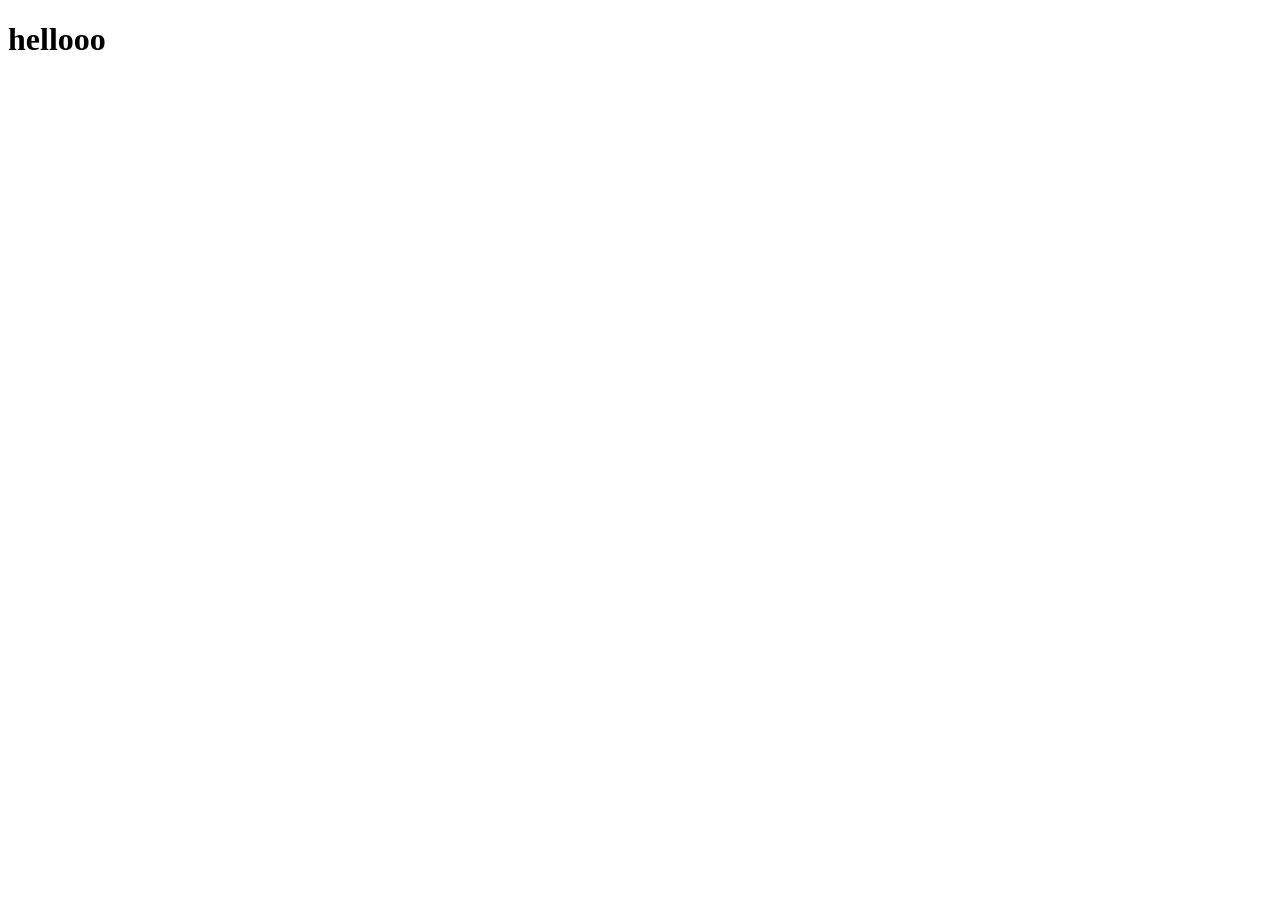
==== index.html @ 5db907bf "demo class" ====
<!DOCTYPE html>
<html lang="en">
<head>
    <meta charset="UTF-8">
    <meta name="viewport" content="width=device-width, initial-scale=1.0">
    <title>index</title>
</head>
<body>
    <h1>hellooo</h1>
</body>
</html>
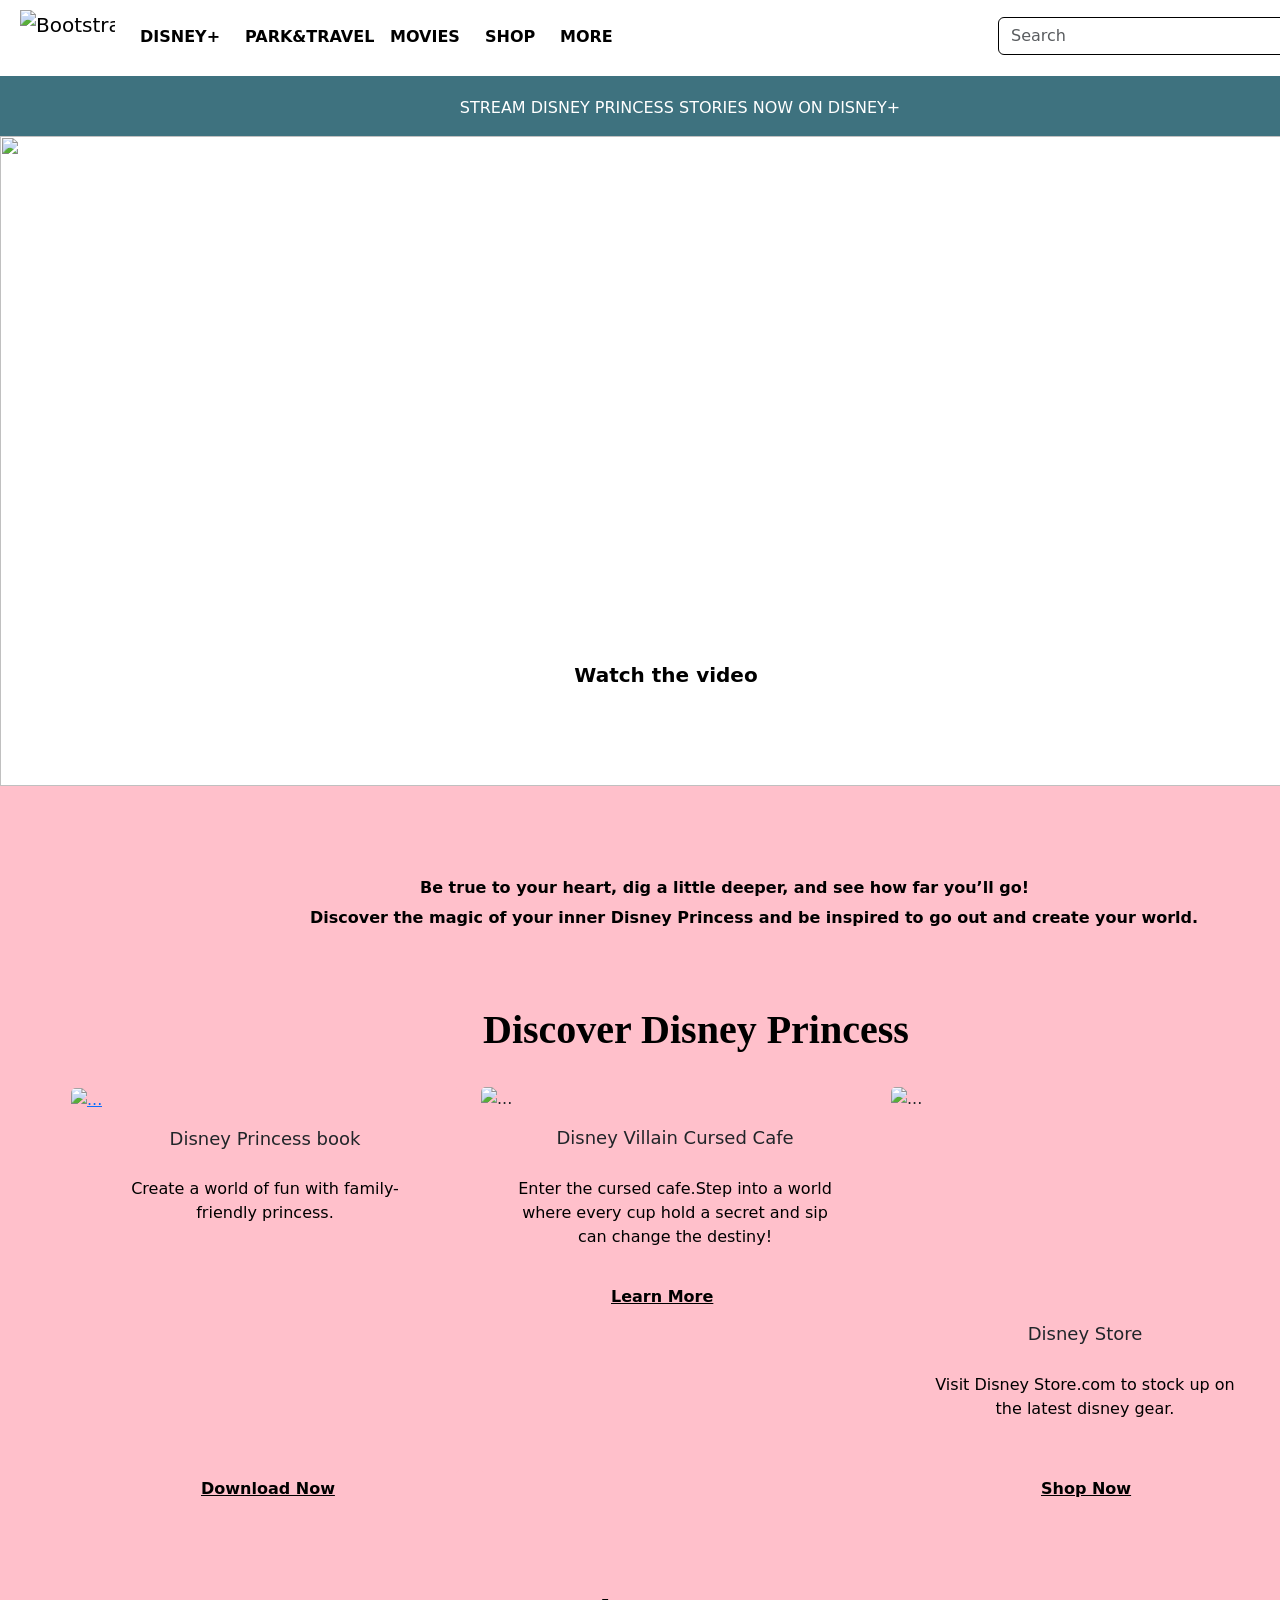
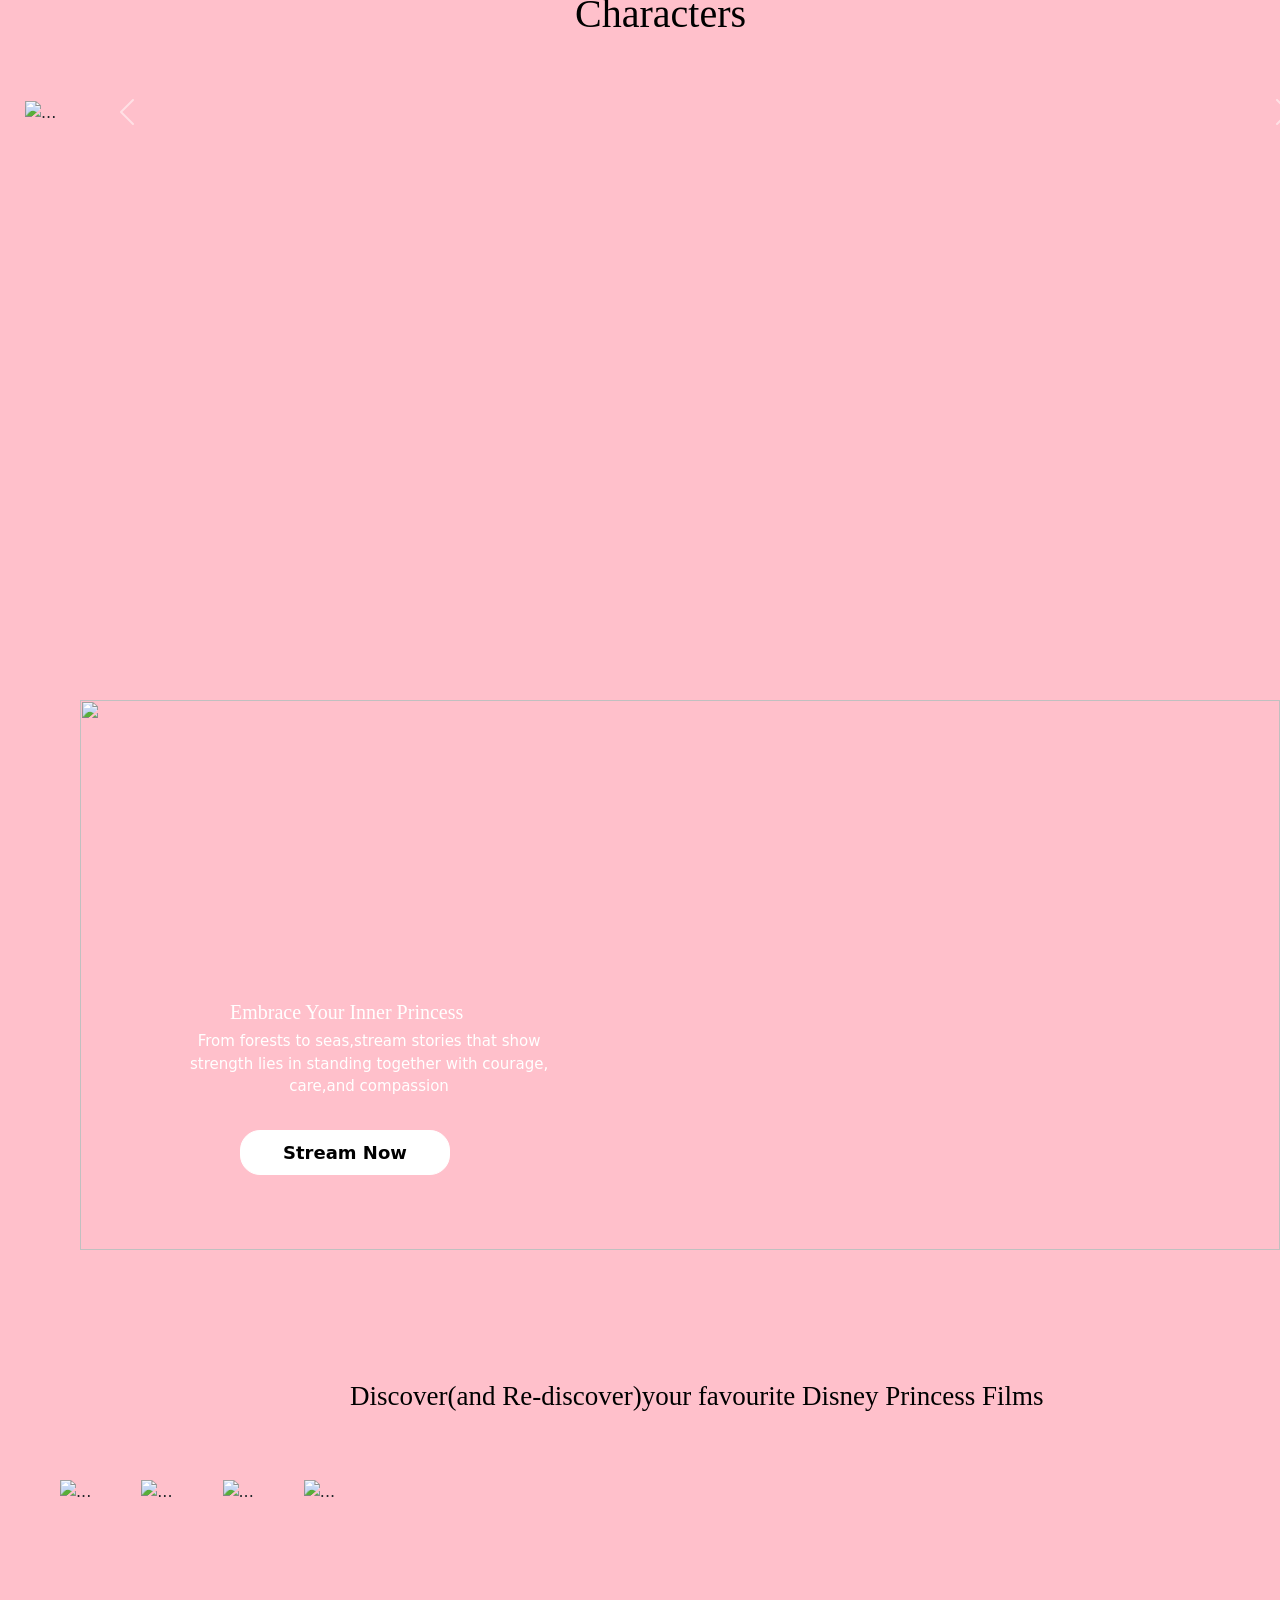
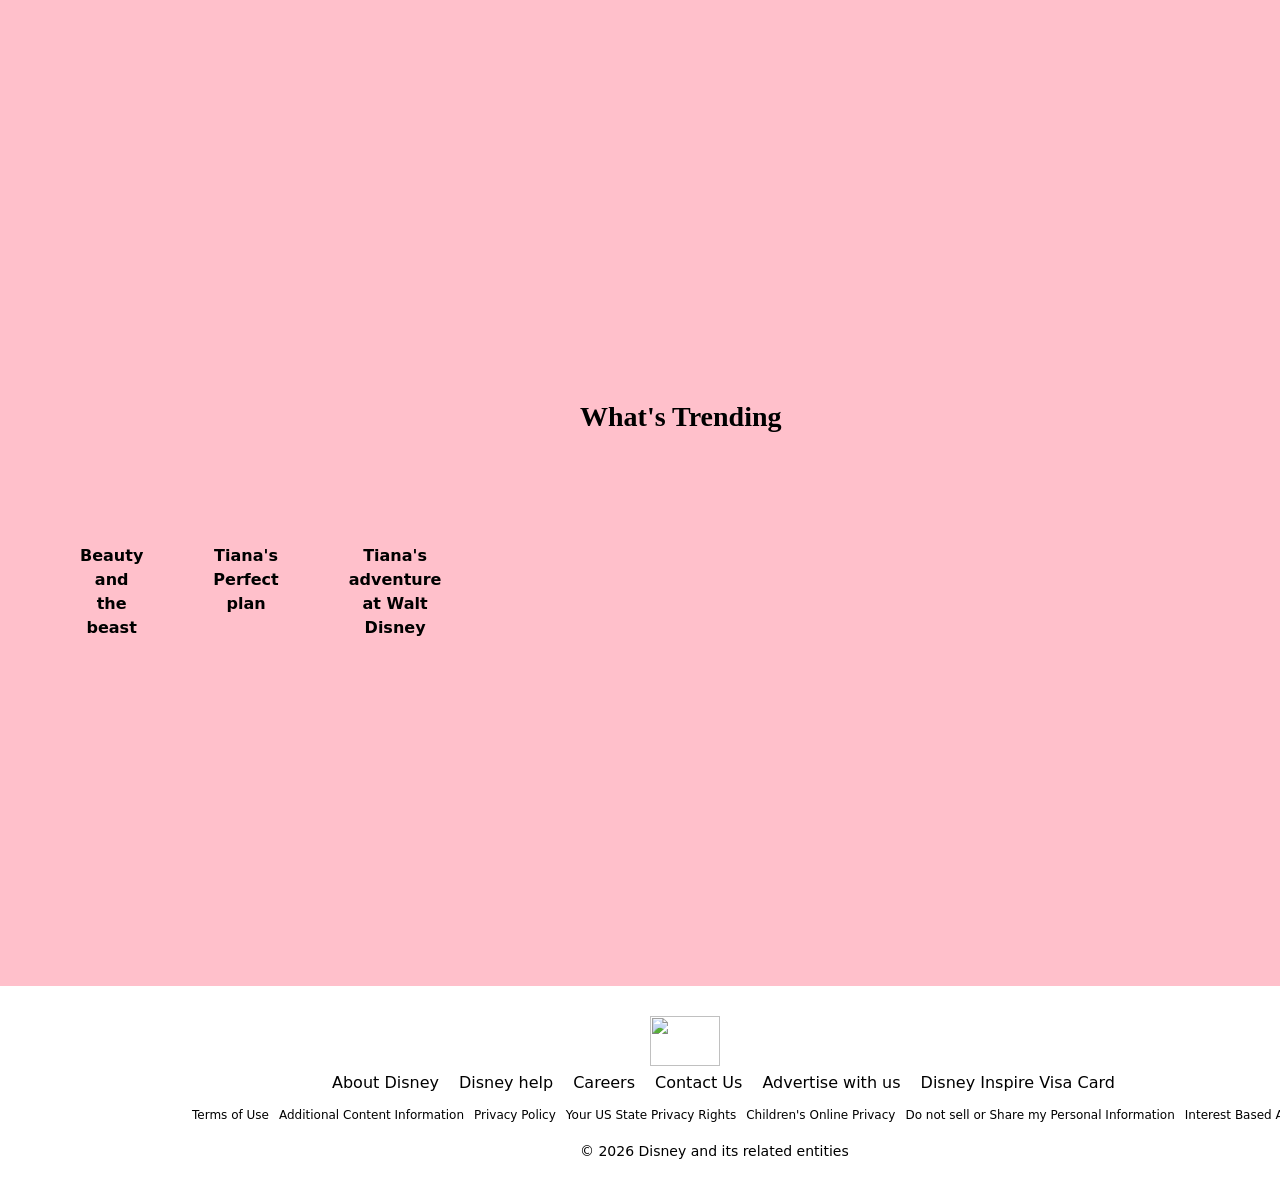
==== commit 0bde541b: "renamed" ====
--- a/index.html
+++ b/index.html
@@ -1,11 +1,203 @@
 <!DOCTYPE html>
 <html lang="en">
 <head>
+    <link rel="stylesheet" href="https://cdn.jsdelivr.net/npm/bootstrap@5.3.8/dist/css/bootstrap.min.css">
+    <script src="https://cdn.jsdelivr.net/npm/@popperjs/core@2.11.8/dist/umd/popper.min.js" integrity="sha384-I7E8VVD/ismYTF4hNIPjVp/Zjvgyol6VFvRkX/vR+Vc4jQkC+hVqc2pM8ODewa9r" crossorigin="anonymous"></script>
+    <script src="https://cdn.jsdelivr.net/npm/bootstrap@5.3.8/dist/js/bootstrap.min.js" integrity="sha384-G/EV+4j2dNv+tEPo3++6LCgdCROaejBqfUeNjuKAiuXbjrxilcCdDz6ZAVfHWe1Y" crossorigin="anonymous"></script>
+    <link rel="stylesheet" href="disney.css">
+    <link rel="stylesheet" href="https://cdnjs.cloudflare.com/ajax/libs/font-awesome/7.0.1/css/all.min.css">
     <meta charset="UTF-8">
     <meta name="viewport" content="width=device-width, initial-scale=1.0">
-    <title>index</title>
+    <title>disney</title>
 </head>
 <body>
-    <h1>hellooo</h1>
+  <div class="mycard">
+ <nav class="navbar navbar-expand-lg bg-white">
+  <div class="container-fluid">
+    <a class="navbar-brand">
+      <img  class="new" src="https://pngimg.com/d/walt_disney_PNG16.png" alt="Bootstrap" width="30" height="24">
+    </a>
+    <button class="navbar-toggler" type="button" data-bs-toggle="collapse" data-bs-target="#navbarSupportedContent" aria-controls="navbarSupportedContent" aria-expanded="false" aria-label="Toggle navigation">
+      <span class="navbar-toggler-icon"></span>
+    </button>
+    <div class="collapse navbar-collapse" id="navbarNav">
+    <ul class= "nav-menu me-auto" type="none">
+        <li class="dropdown">
+          <a class="nav-link " id="dis" aria-current="page" href="https://www.hotstar.com/in/home">DISNEY+</a>
+          <ul class="dropdown-menu">
+            <a class="dropdown-item">Explore Disney+</a>
+            <a class="dropdown-item">The Disney Bundle</a></ul>
+          </li>
+       <li class="nav-item dropdown drptwo">
+          <a class="nav-link dropdown" href="#" id="park" role="button" data-bs-toggle="dropdown" aria-expanded="false">PARK&TRAVEL</a>
+  <ul class="dropdown-menu menuu" aria-labelledby="park">
+    <li>
+      <a class="dropdown-item" href="#">Walt Disney World Resort</a>
+      <a class="dropdown-item" href="#">Disneyland Resort</a>
+      <a class="dropdown-item" href="#">Disney Cruise Line</a>
+      <a class="dropdown-item" href="#">Aulani- A disney Resort and spa</a>
+      <a class="dropdown-item" href="#">Adventures by Disney</a>
+      <a class="dropdown-item" href="#">Disney Vacation club</a>
+    </li>
+  </ul>
+</li>
+        <li class="nav-item dropdown drpthree">
+          <a class="nav-link dropdown " id="mov" role="button" data-bs-toggle="dropdown" aria-current="page" href="#">MOVIES</a>
+        <ul class="dropdown-menu menuuu" >
+    <li>
+      <a class="dropdown-item" href="#">All Movies</a>
+      <a class="dropdown-item" href="#">Movies Anywhere</a>
+      <a class="dropdown-item" href="#">20th century studios </a>
+
+    </li>
+  </ul>
+</li>
+          <li class="nav-item dropdown drpfr">
+          <a class="nav-link dropdown " id="shop" role="button" data-bs-toggle="dropdown" aria-current="page"  href="#">SHOP</a>
+         <ul class="dropdown-menu menuuuu" >
+          <a class="dropdown-item" href="#">Sale</a>
+          <a class="dropdown-item" href="#">Clothes</a>
+          <a class="dropdown-item" href="#">Accessories</a>
+          <a class="dropdown-item" href="#">Toy</a>
+          <a class="dropdown-item" href="#">Shop</a>
+      </ul></li>
+      <li class="nav-item dropdown drpfe">
+          <a class="nav-link dropdown " id="more" role="button" data-bs-toggle="dropdown" aria-current="page"  href="#">MORE</a>
+         <ul class="dropdown-menu menuuuuu" >
+          <a class="dropdown-item" href="#">Disney News</a>
+          <a class="dropdown-item" href="#">D23:The official Disney Fan Club</a>
+          <a class="dropdown-item" href="#">Live Shows</a>
+          <a class="dropdown-item" href="#">Music</a>
+      </ul></li>
+      </div>
+<div class="input-group mb-1">
+  <input type="text" class="form-control ser
+  " placeholder="Search" aria-describedby="button-addon2">
+  <button class="btn btn-outline-secondary" type="button" id="button-addon2"><i class="fa-solid fa-magnifying-glass" style="color: rgb(26, 156, 173);"></i></button>
+</div>
+    </div>
+  </div>
+</nav>
+<div class="par">
+  <p>STREAM DISNEY PRINCESS STORIES NOW ON DISNEY+</p>
+</div>
+  <img  class="mainim"src="https://lumiere-a.akamaihd.net/v1
+  /images/hb_disneyprincess_createyourworldcampaignportal_3497_v2_c34b141e.jpeg?region=0,0,2048,878" alt="">
+  <h1>Disnep</h1>
+  <h2>PRINCESS</h2>
+  <h3>CREATE YOUR WORLD</h3>
+  <button class="btnn"><i class="fa-solid fa-play" style="color: rgb(0, 4, 5);"></i>   Watch the video</button>
+  <div class="cardtwo">
+    <p class="p1">Be true to your heart, dig a little deeper, and see how far you’ll go!</p>
+    <p class="p2">Discover the magic of your inner Disney Princess and be inspired to go out and create your world.</p>
+    <h1 class="dis">Discover Disney Princess</h1>
+    <div class="cardforflex">
+   <div class="card" style="width: 390px;">
+  <a href=""><img src="https://lumiere-a.akamaihd.net/v1/images/disneyprincess_createyourworldcampaignportal_desktop_46f98cd0.jpeg?region=0,1,1460,822&width=960" class="card-img-top" alt="..."></a>
+  <div class="card-body">
+    <h5 class="card-title">Disney Princess book</h5>
+    <p class="card-text">Create a world of fun with family-friendly princess.</p>
+    <a href="https://cdnvideo.dolimg.com/cdn_assets/2886769c902b0878ccb470dbe473b3623c78f902.pdf" class="dn">Download Now</a>
+  </div>
+</div>
+ <div class="card" style="width: 390px;">
+  <img src="https://image.api.playstation.com/vulcan/ap/rnd/202503/1120/f6fda67fa13af464903d1079b2b4c72852bb8239ed60129b.png" class="card-img-top" alt="...">
+  <div class="card-body">
+    <h5 class="card-title">Disney Villain Cursed Cafe</h5>
+    <p class="card-text">Enter the cursed cafe.Step into a world where every cup hold a secret and sip can change the destiny!</p>
+    <a href="http://www.disney.in/" class="lm">Learn More</a>
+  </div>  
+</div>
+ <div class="card" style="width: 390px ;">
+  <img  class= "store"src="https://www.greatdays.co.uk/wp-content/uploads/2022/06/Disney-Store-Disney-Village-N031358-%C2%A9Disney-EXPIRES-27.05.2026-537x350.jpg" class="card-img-top" alt="...">
+  <div class="card-body">
+    <h5 class="card-title">Disney Store</h5>
+    <p class="card-text">Visit Disney Store.com to stock up on the latest disney gear.</p>
+    <a href="https://www.disneystore.com/characters/disney/disney-princess/?cmp=OTL-Dcom&att=Dcom_FS_Princess_Home_Feed" class="Sn">Shop Now</a>
+  </div>
+</div> 
+</div>
+</div>
+<h1 class="char">Characters</h1>
+<div id="carouselExampleFade" class="carousel slide carousel-fade" data-bs-ride="carousel">
+  <div class="carousel-inner">
+    <div class="carousel-item active">
+      <img src="https://lumiere-a.akamaihd.net/v1/images/ct_princess_moana_3497_0a28209c.jpeg?region=0,0,800,800&width=320"  alt="...">
+      <img src="https://lumiere-a.akamaihd.net/v1/images/ct_princess_rapunzel_3497_5b2f90a4.jpeg?region=0,0,800,800&width=320" alt="">
+      <img src="https://lumiere-a.akamaihd.net/v1/images/ct_princess_tiana_3497_e9644c85.jpeg?region=0,0,800,800&width=320" alt="">
+      <img src="https://lumiere-a.akamaihd.net/v1/images/ct_princess_ariel_3497_d17c9d8a.jpeg?region=0,0,800,800&width=320" alt="">
+    </div>
+    <div class="carousel-item">
+      <img src="https://lumiere-a.akamaihd.net/v1/images/ct_princess_jasmine_3497_6cfc8aab.jpeg?region=0,0,800,800&width=320" alt="">
+      <img src="https://lumiere-a.akamaihd.net/v1/images/ct_princess_belle_3497_15a33a9c.jpeg?region=0,0,800,800&width=320" alt="">
+      <img src="https://lumiere-a.akamaihd.net/v1/images/ct_princess_snowwhite_3497_e41686e8.jpeg?region=0,0,800,800&width=320" alt="">
+      <img src="https://lumiere-a.akamaihd.net/v1/images/ct_princess_raya_3497_0767cb87.jpeg?region=0,0,800,800&width=320" alt="">
+    </div>
+    <div class="carousel-item">
+      <img src="https://lumiere-a.akamaihd.net/v1/images/ct_princess_aurora_3497_0dc3570d.jpeg?region=0,0,800,800&width=320" alt="">
+      <img src="https://lumiere-a.akamaihd.net/v1/images/ct_princess_mulan_3497_da24206c.jpeg?region=0,0,800,800&width=320" alt="">
+      <img src="https://lumiere-a.akamaihd.net/v1/images/ct_princess_merida_3497_7906fc57.jpeg?region=0,0,800,800&width=320" alt="">
+      <img src="https://lumiere-a.akamaihd.net/v1/images/ct_princess_pocahontas_3497_d244845e.jpeg?region=0,0,800,800&width=320" alt="">
+    </div>
+  </div>
+  <button class="carousel-control-prev" type="button" data-bs-target="#carouselExampleFade" data-bs-slide="prev">
+    <span class="carousel-control-prev-icon" aria-hidden="true"></span>
+    <span class="visually-hidden">Previous</span>
+  </button>
+  <button class="carousel-control-next" type="button" data-bs-target="#carouselExampleFade" data-bs-slide="next">
+    <span class="carousel-control-next-icon" aria-hidden="true"></span>
+    <span class="visually-hidden">Next</span>
+  </button>
+</div>
+<img  class="embrace"src="https://disney.images.edge.bamgrid.com/ripcut-delivery/v2/variant/disney/3F75D2345F8D9A1CD8C0E773A1029AB99320A1DC416C4CB241544E7518A46652/scale?format=webp" alt="">
+<h1 class="prin">Embrace Your Inner Princess</h1>
+<p class="for">From forests to seas,stream stories that show <br>strength lies in standing together with courage,<br>care,and compassion</p>
+<button class="stream" href="https://www.hotstar.com/in/home">Stream Now</button>
+<h1 class="disc">Discover(and Re-discover)your favourite Disney Princess Films</h1>
+<div class="pos">
+ <img src="https://lumiere-a.akamaihd.net/v1/images/p_studio_moana_2_poster_now_available_f4281ff6.jpeg"alt="...">
+      <img src="https://lumiere-a.akamaihd.net/v1/images/p_rayaandthelastdragon_21294_83346778.jpeg"alt="...">
+      <img src="https://lumiere-a.akamaihd.net/v1/images/p_beautyandthebeast1991_20488_592ec4b5.jpeg"alt="...">
+       <img src="https://lumiere-a.akamaihd.net/v1/images/p_theprincessandthefrog_20499_1c5f55a1.jpeg"alt="...">
+       
+</div>
+<h1 class="tre">What's Trending</h1>
+<div class="last">
+  <div class="cone">
+  <img  class="pic"src="https://lumiere-a.akamaihd.net/v1/images/cg_princess_beautyandthebeast_liveshow_hz_desktop_v2_up_baad452b.jpeg?region=0,0,1460,824&width=480" alt="">
+  <p  class="beauty">Beauty and the beast</p></div>
+  <div class="cone"><img   class="pic"src="https://lumiere-a.akamaihd.net/v1/images/wt_tianas_perfect_plan_princess_book_6e5695b6.jpeg?region=0,0,1920,1080&width=480" alt="">
+  <p class="beauty">Tiana's Perfect plan</p></div>
+  <div class="cone"><img   class="pic"src="https://lumiere-a.akamaihd.net/v1/images/cg_horizontal_disneyprincess_worldprincessweek2022_what_9266a5f9.jpeg?region=0,0,1460,824&width=480" alt="">
+  <p class="beauty">Tiana's  adventure at Walt Disney</p></div>
+</div>
+ <i class="fa-brands fa-facebook" style="color: rgb(43, 90, 189);"></i>
+ <i class="fa-brands fa-square-instagram" style="color: rgb(212, 54, 112);"></i>
+  <footer>
+    <div class="foo">
+      <img  class="en"src="https://pngimg.com/d/walt_disney_PNG16.png" alt="">
+        <ul class="abo" type="none">
+          <li>About Disney</li>
+          <li>Disney help</li>
+          <li>Careers</li>
+          <li>Contact Us</li>
+          <li>Advertise with us</li>
+          <li>Disney Inspire Visa Card</li>
+        </ul>
+        <ul class="list" type="none">
+          <li>Terms of Use</li>
+          <li>Additional Content Information</li>
+          <li>Privacy Policy</li>
+          <li>Your US State Privacy Rights</li>
+          <li>Children's Online Privacy</li>
+          <li>Do not sell or Share my Personal Information</li>
+          <li>Interest Based Ads</li>
+        </ul>
+        <p class="eee">© 2026 Disney and its related entities</p>
+    </div>
+  </footer>
+</div>
+
 </body>
-</html>+</html>
+
--- a/disney.css
+++ b/disney.css
@@ -0,0 +1,403 @@
+body{
+    width:1350px;
+}
+.mycard{
+    display: flex;
+    flex-direction: column;
+    position: relative;
+}
+.container-fluid{
+    position:relative;
+    background:white; 
+    height:60px;
+}
+.new{
+    height:55px;
+    width:95px;
+    position: absolute;
+    left:20px;
+    top:2px;
+}
+.collapse navbar-collapse{
+    position: relative;
+}
+.mainim{
+    height:650px;
+    width: 1360px;
+}
+  #dis{
+    position: absolute;
+    left:80px;
+    top:-5px;
+    font-weight: bold;
+    color:black;
+}
+#park{
+    position: absolute;
+    left:185px;
+    top:-5px;
+    font-weight: bold;
+    color:black;
+}
+#mov{
+    position: absolute;
+    left:330px;
+    top:-5px;
+    font-weight: bold;
+    color:black;
+}
+#shop{
+    position: absolute;
+    left:425px;
+    top:-5px;
+    font-weight: bold;
+    color:black;
+}
+#more{
+    position: absolute;
+    left:500px;
+    top:-5px;
+    font-weight: bold;
+    color:black;
+}
+.input-group {
+    width:340px;
+    padding-right: 20px;
+}
+.form-control{
+    border:1px solid black;
+}
+.store{
+    width:380px;
+    height:220px;
+    border-radius: 5px;
+}
+.par{
+    height:60px;
+    width:1360px;
+    background: rgba(14, 79, 95, 0.801);
+    margin-top:0px;
+}
+P{
+    text-align: center;
+    color:white;
+    padding:20px;
+}
+h1{
+    position: absolute;
+    top:510px;
+    left:605px;
+    color:white;
+    font-family: "New Walt Disney Font";
+}
+h2{
+    position: absolute;
+    top:560px;
+    left:535px;
+    color:white;
+    font-family: "New Walt Disney Font";
+    letter-spacing: 10px;
+    font-size: 42px;
+}
+h3{
+    position: absolute;
+    top:615px;
+    left:580px;
+    color:white;
+    font-size: 13px;
+    font-weight: bold;
+    letter-spacing: 2px;
+}
+.btnn{
+    height:50px;
+    width:220px;
+    background:white;
+    color:black;
+    position: absolute;
+    top:650px;
+    left:556px;
+    font-weight: bold;
+    font-size: 20px;
+    border-radius: 20px;
+    border:1px solid white;
+}
+.cardtwo{
+    background: pink;
+    height:3400px;
+    width:1360px;
+    position: relative;
+    
+}
+.p1{
+    position:absolute;
+    top:70px;
+    left:400px;
+    color:black;
+    font-weight: bold;
+}
+.p2{
+    position:absolute;
+    top:100px;
+    left:290px;
+    color:black;
+    font-weight: bold;
+}
+.dis{
+    position:absolute;
+    top:220px;
+    left:483px;
+    color:black;
+    font-weight: bold;
+}
+.cardforflex{
+    position:absolute;
+    top:300px;
+    left:70px;
+    display: flex;
+    gap:20px;
+}
+.card{
+    background: pink;
+    border:1px solid pink;
+}
+.card-title{
+    font-size: 18px;
+    text-align: center;
+}
+.card-text{
+    color:black;
+}
+.dn{
+    color:black;
+    font-weight: bold;
+    text-align: center;
+    text-decoration: underline;
+    position: absolute;
+    left:130px;
+    top:390px;
+}
+.lm{
+    color:black;
+    font-weight: bold;
+    text-align: center;
+    text-decoration: underline;
+    position: absolute;
+    left:130px;
+}
+.Sn{
+    color:black;
+    font-weight: bold;
+    text-align: center;
+    text-decoration: underline;
+    position: absolute;
+    left:150px;
+    top:390px;
+}
+.char{
+    color:black;
+    text-align: center;
+    position: absolute;
+    left:575px;
+    top:1590px;
+}
+#carouselExampleFade{
+    position: absolute;
+    top:1700px;
+    left:25px;
+    width:1360px;
+}
+.ved{
+    color:black;
+    text-align: center;
+    position: absolute;
+    left:620px;
+    top:2100px;
+}
+.las{
+    position: absolute;
+    top:2200px;
+    left:25px;
+    width:1350px;
+}
+.embrace{
+    position:absolute;
+    top:2300px;
+    left:80px;
+    height:550px;
+    width:1200px;
+}
+.prin{
+    position:absolute;
+    top:2600px;
+    left:230px;
+    font-size: 20px;
+    font-size: bold;
+}
+.for{
+    position:absolute;
+    top:2610px;
+    left:170px;
+    font-size: 15px;
+}
+.stream{
+    height:45px;
+    width:210px;
+    background:white;
+    color:black;
+    position:absolute;
+    top:2730px;
+    left:240px;
+    font-size: 18px;
+    border-radius: 20px;
+    font-weight: bold;
+    border:1px solid white;
+}
+.disc{
+     position:absolute;
+    top:2980px;
+    left:350px;
+    font-size: 27px;
+    font-size: bold;
+    color:black;
+}
+.pos{
+    position: absolute;
+    left:60px;
+    top:3080px;
+    display:flex;
+    gap:50px;
+    height:400px;
+    width:280px;
+}
+.tre{
+    position: absolute;
+    top:3600px;
+    left:580px;
+    color:black;
+    font-weight: bold;
+    font-size: 28px;
+}
+.last{
+    position: absolute;
+    left:60px;
+    top:3700px;
+    display:flex;
+    gap:30px;
+    height:200px;
+    width:300px;
+}
+.cone{
+    height:500px;
+    width:400px;
+}
+.pic{
+   width:400px;
+}
+.beauty{
+    color:black;
+    font-weight: bold;
+}
+.fa-facebook{
+    position:absolute;
+    top:4100px;
+    left: 620px;
+    font-size: 50px;
+}
+.fa-square-instagram{
+     position:absolute;
+    top:4100px;
+    left: 680px;
+    font-size: 50px;
+}
+.foo{
+    height:200px;
+    width:1360px;
+    background: white;
+    color:black;
+    position: relative;
+}
+.en{
+    position: absolute;
+    top:30px;
+    left:650px;
+    text-align: center;
+    height:50px;
+    width:70px;
+}
+.abo{
+    position: absolute;
+    top:85px;
+    left:300px;
+    display: flex;
+    flex-direction: row;
+    gap:20px;
+}
+.list{
+    position: absolute;
+    top:120px;
+    left:160px;
+    display: flex;
+    flex-direction: row;
+    gap:10px;
+    font-size:12px;
+}
+.eee{
+    position: absolute;
+    top:135px;
+    left:560px;
+    font-size:14px;
+    color:black;
+}
+.dropdown:hover .dropdown-menu{
+    display: block;
+    padding-right: 20px;
+    width:190px;
+    height:100px;
+    margin:45px 40px;  
+}
+.dropdown-menu {
+   background: black;
+   color: white;
+}
+.dropdown-item{
+    color:white;
+    background: #000;
+}
+.drptwo:hover .menuu
+{
+    display: block;
+    margin:45px 160px;
+    width:260px;  
+    height:230px;
+    padding-right:20px;
+}
+img:hover{
+    transform:scale(1.01)
+}
+.drpthree:hover .menuuu
+{
+    display: block;
+    margin:45px 280px;
+    width:180px;  
+    height:150px;
+    padding-right:10px;
+}
+.drpfr:hover .menuuuu
+{
+    display: block;
+    margin:45px 380px;
+    width:130px;  
+    height:200px;
+    padding-right:10px;
+}
+.drpfe:hover .menuuuuu
+{
+    display: block;
+    margin:45px 430px;
+    width:260px;  
+    height:180px;
+    padding-right:10px;
+}
+.ser:hover{
+    border:1px solid black;
+}
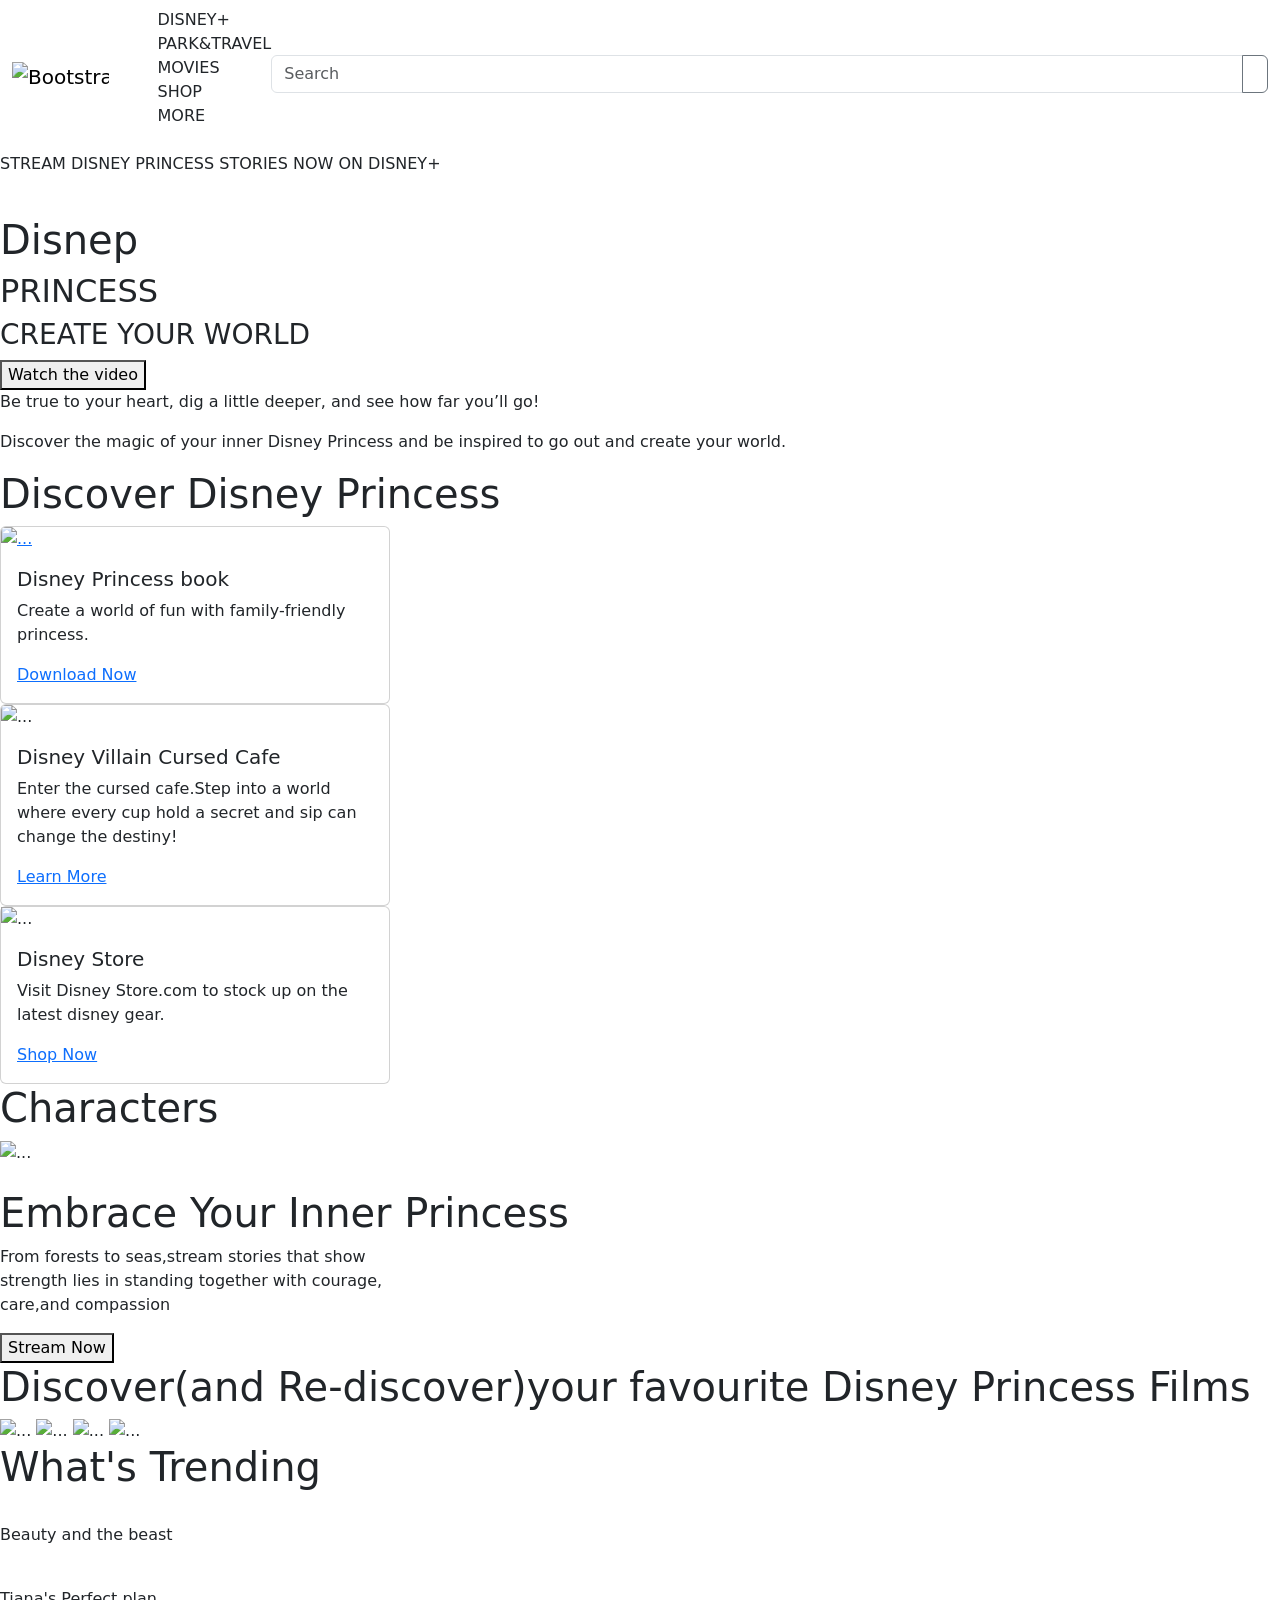
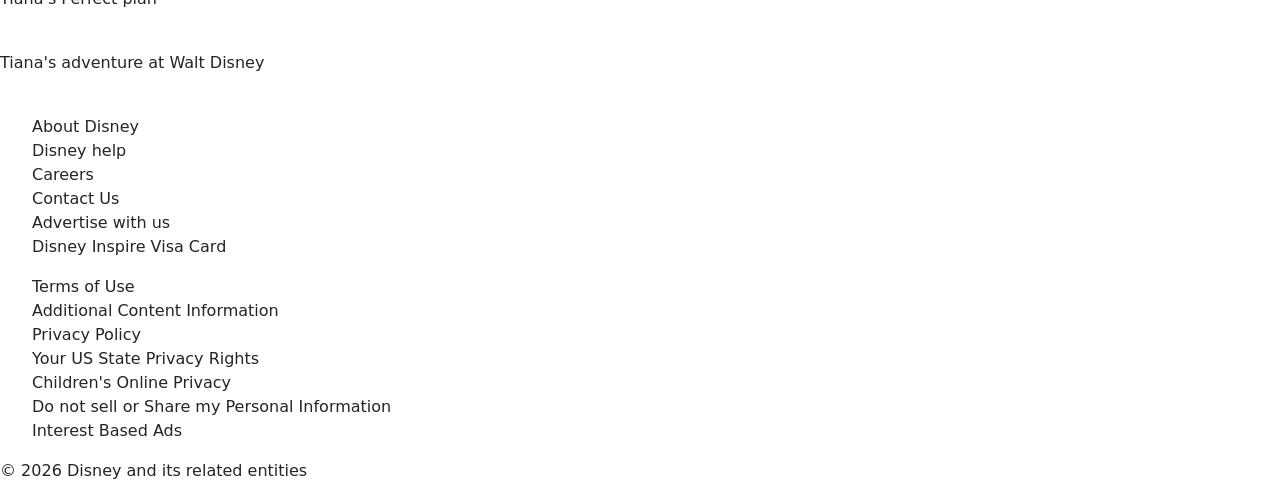
==== commit dfb78cb8: "img changed" ====
--- a/index.html
+++ b/index.html
@@ -81,8 +81,7 @@
 <div class="par">
   <p>STREAM DISNEY PRINCESS STORIES NOW ON DISNEY+</p>
 </div>
-  <img  class="mainim"src="https://lumiere-a.akamaihd.net/v1
-  /images/hb_disneyprincess_createyourworldcampaignportal_3497_v2_c34b141e.jpeg?region=0,0,2048,878" alt="">
+  <img  class="mainim"src="https://files.ekmcdn.com/allwallpapers/images/disney-panoramic-mural-wallpaper-202x90cm-x22-princesses-34348-p.jpg" alt="">
   <h1>Disnep</h1>
   <h2>PRINCESS</h2>
   <h3>CREATE YOUR WORLD</h3>
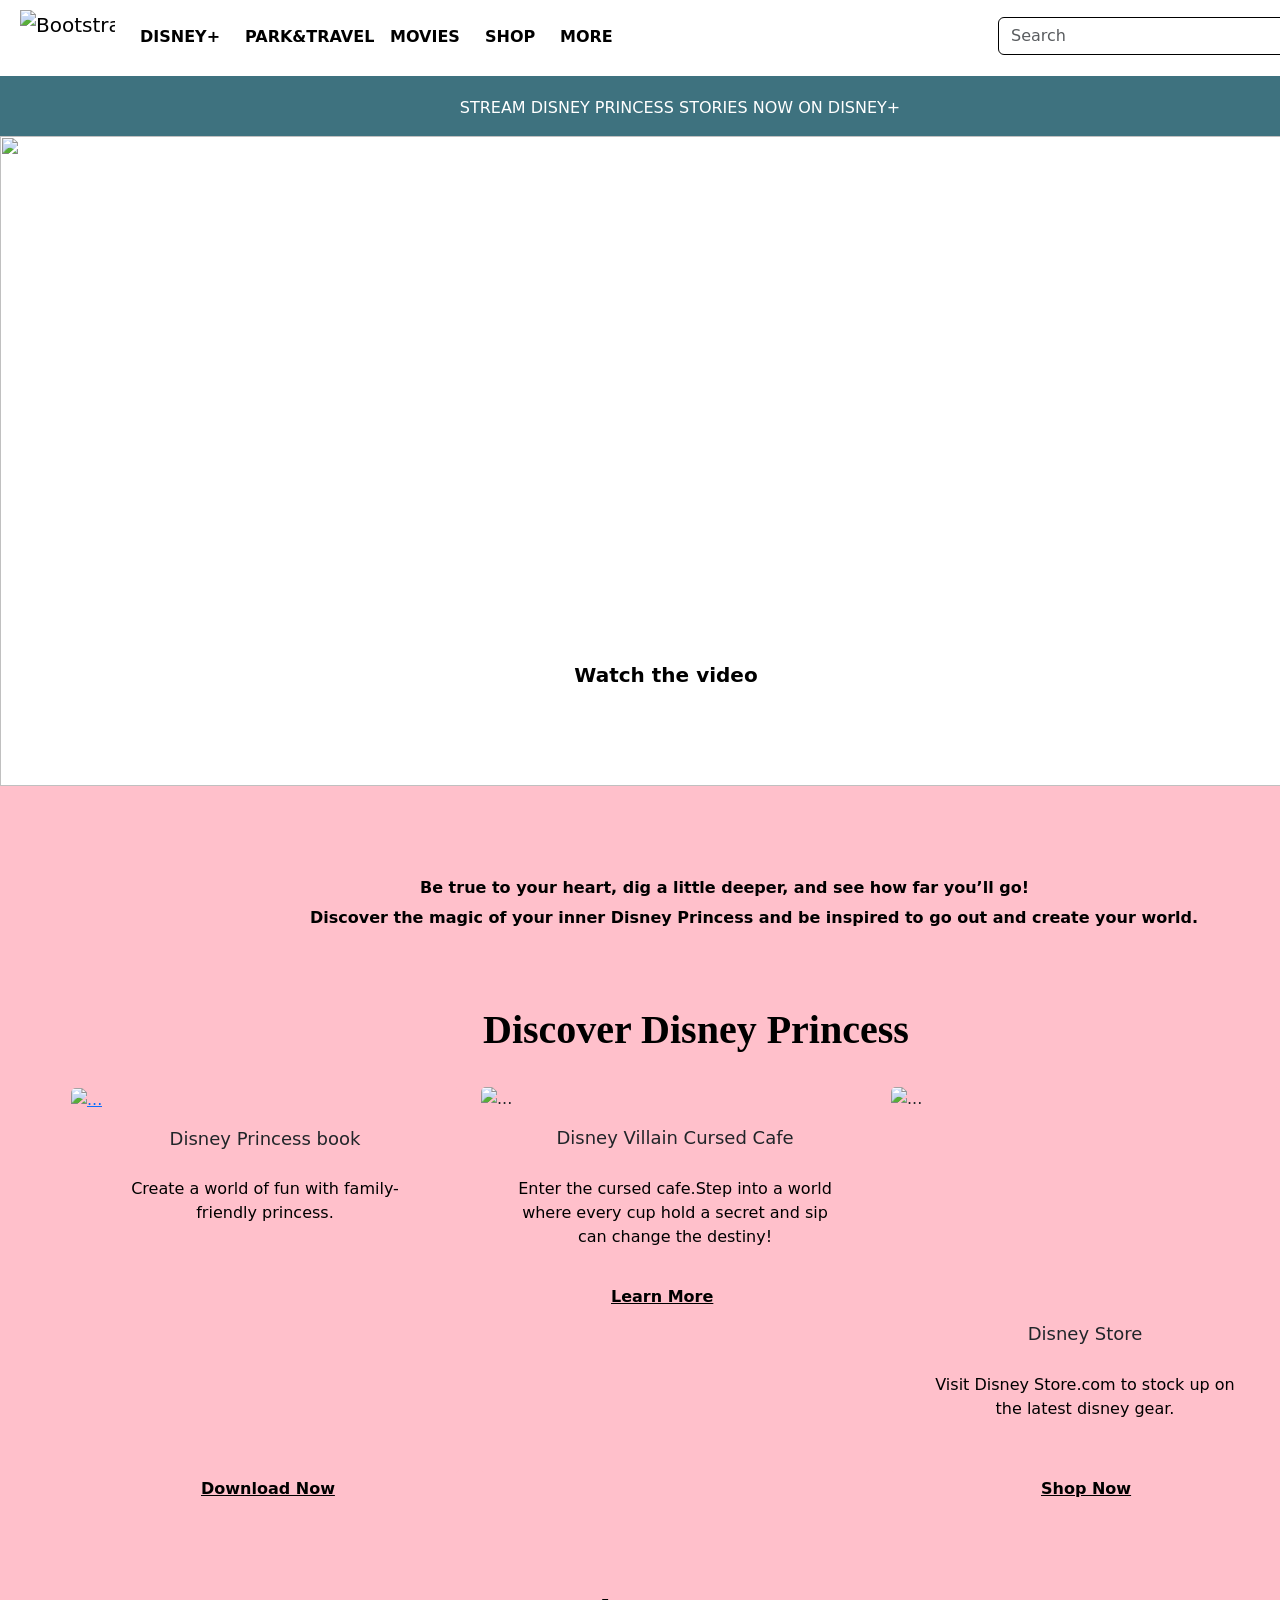
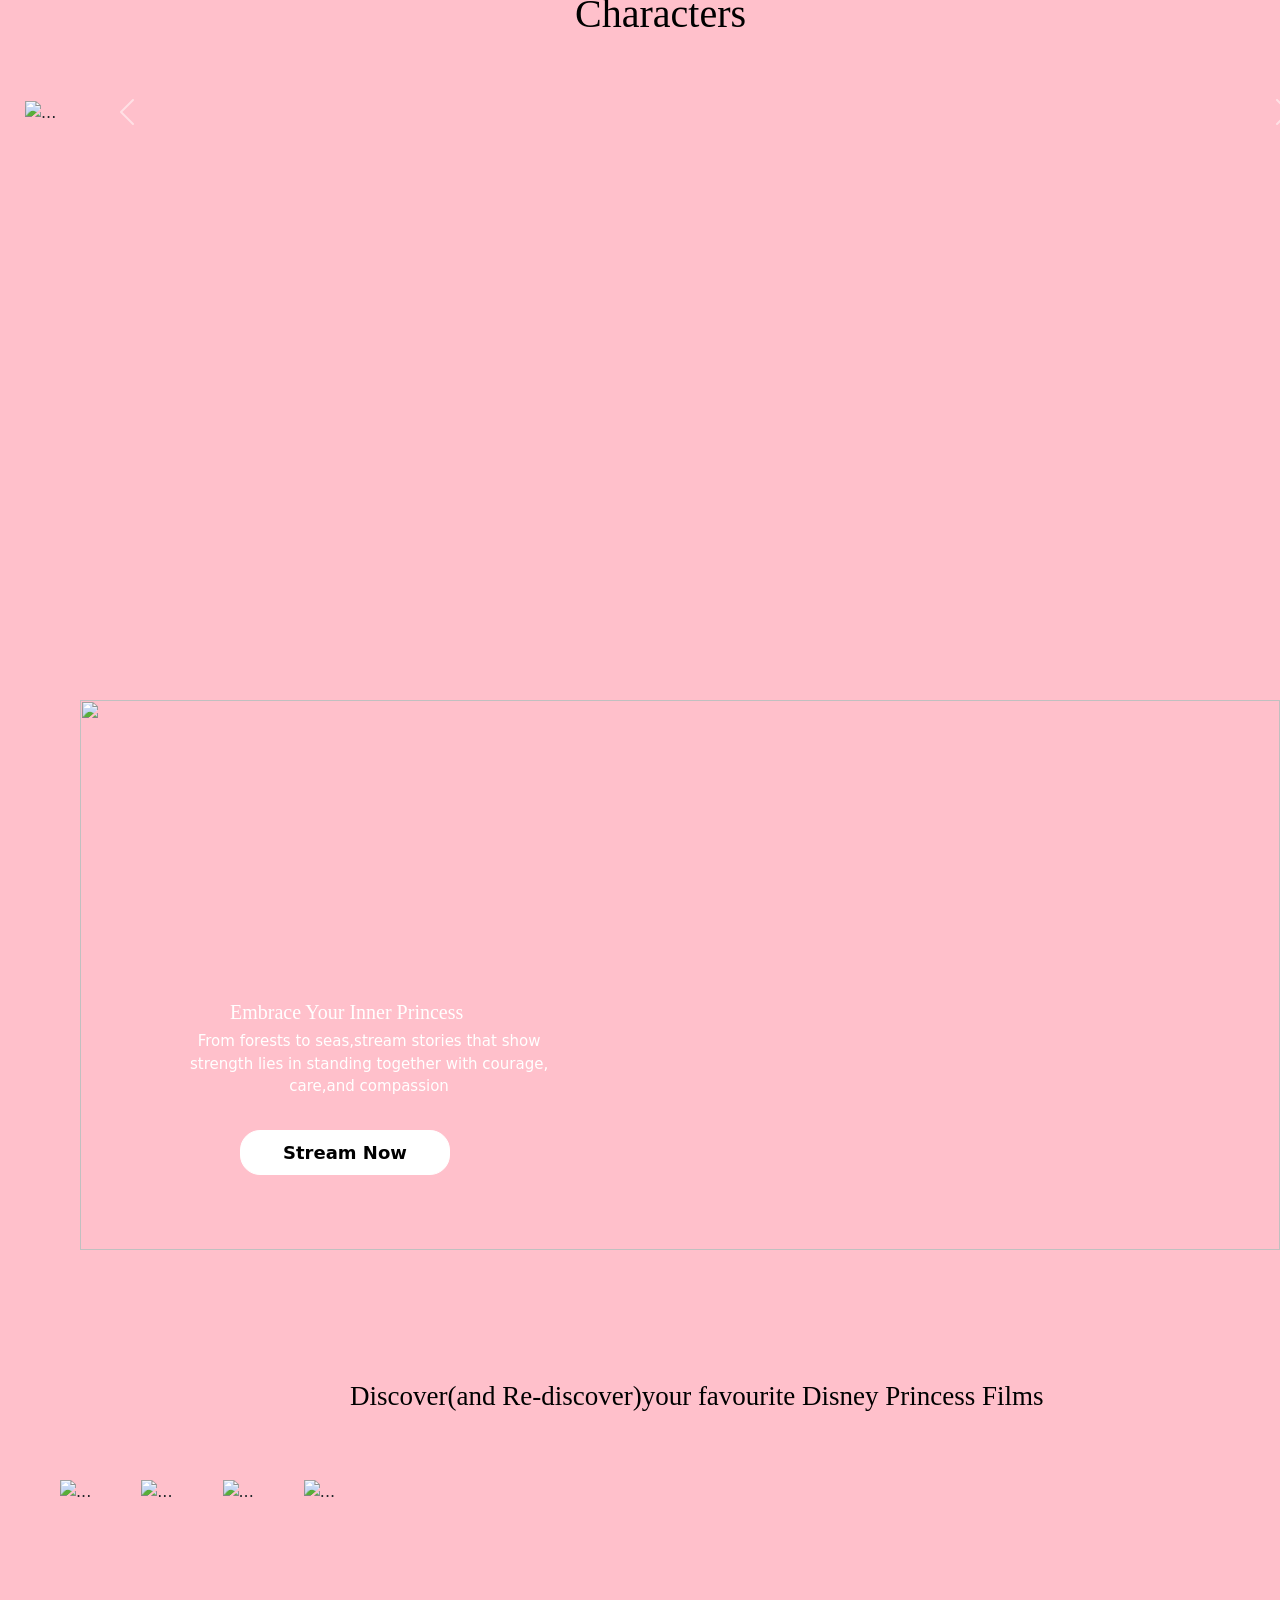
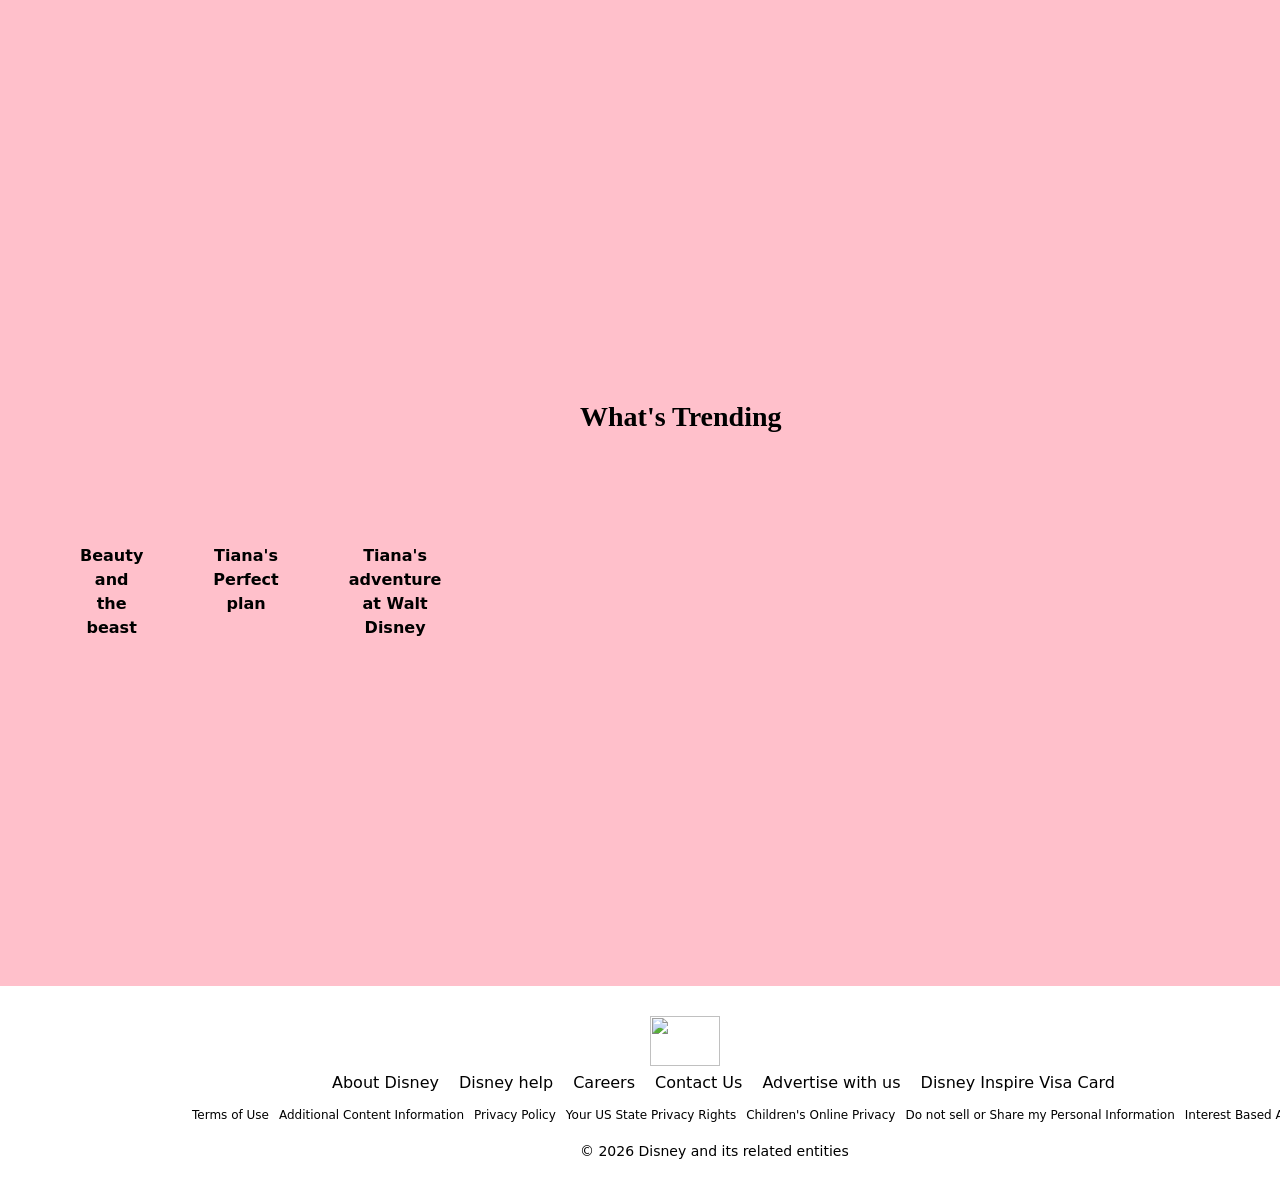
==== commit d2bf9af7: "updated" ====
--- a/index.html
+++ b/index.html
@@ -4,11 +4,11 @@
     <link rel="stylesheet" href="https://cdn.jsdelivr.net/npm/bootstrap@5.3.8/dist/css/bootstrap.min.css">
     <script src="https://cdn.jsdelivr.net/npm/@popperjs/core@2.11.8/dist/umd/popper.min.js" integrity="sha384-I7E8VVD/ismYTF4hNIPjVp/Zjvgyol6VFvRkX/vR+Vc4jQkC+hVqc2pM8ODewa9r" crossorigin="anonymous"></script>
     <script src="https://cdn.jsdelivr.net/npm/bootstrap@5.3.8/dist/js/bootstrap.min.js" integrity="sha384-G/EV+4j2dNv+tEPo3++6LCgdCROaejBqfUeNjuKAiuXbjrxilcCdDz6ZAVfHWe1Y" crossorigin="anonymous"></script>
-    <link rel="stylesheet" href="disney.css">
+    <link rel="stylesheet" href="index.css">
     <link rel="stylesheet" href="https://cdnjs.cloudflare.com/ajax/libs/font-awesome/7.0.1/css/all.min.css">
     <meta charset="UTF-8">
     <meta name="viewport" content="width=device-width, initial-scale=1.0">
-    <title>disney</title>
+    <title>index</title>
 </head>
 <body>
   <div class="mycard">
--- a/index.css
+++ b/index.css
@@ -0,0 +1,403 @@
+body{
+    width:1350px;
+}
+.mycard{
+    display: flex;
+    flex-direction: column;
+    position: relative;
+}
+.container-fluid{
+    position:relative;
+    background:white; 
+    height:60px;
+}
+.new{
+    height:55px;
+    width:95px;
+    position: absolute;
+    left:20px;
+    top:2px;
+}
+.collapse navbar-collapse{
+    position: relative;
+}
+.mainim{
+    height:650px;
+    width: 1360px;
+}
+  #dis{
+    position: absolute;
+    left:80px;
+    top:-5px;
+    font-weight: bold;
+    color:black;
+}
+#park{
+    position: absolute;
+    left:185px;
+    top:-5px;
+    font-weight: bold;
+    color:black;
+}
+#mov{
+    position: absolute;
+    left:330px;
+    top:-5px;
+    font-weight: bold;
+    color:black;
+}
+#shop{
+    position: absolute;
+    left:425px;
+    top:-5px;
+    font-weight: bold;
+    color:black;
+}
+#more{
+    position: absolute;
+    left:500px;
+    top:-5px;
+    font-weight: bold;
+    color:black;
+}
+.input-group {
+    width:340px;
+    padding-right: 20px;
+}
+.form-control{
+    border:1px solid black;
+}
+.store{
+    width:380px;
+    height:220px;
+    border-radius: 5px;
+}
+.par{
+    height:60px;
+    width:1360px;
+    background: rgba(14, 79, 95, 0.801);
+    margin-top:0px;
+}
+P{
+    text-align: center;
+    color:white;
+    padding:20px;
+}
+h1{
+    position: absolute;
+    top:510px;
+    left:605px;
+    color:white;
+    font-family: "New Walt Disney Font";
+}
+h2{
+    position: absolute;
+    top:560px;
+    left:535px;
+    color:white;
+    font-family: "New Walt Disney Font";
+    letter-spacing: 10px;
+    font-size: 42px;
+}
+h3{
+    position: absolute;
+    top:615px;
+    left:580px;
+    color:white;
+    font-size: 13px;
+    font-weight: bold;
+    letter-spacing: 2px;
+}
+.btnn{
+    height:50px;
+    width:220px;
+    background:white;
+    color:black;
+    position: absolute;
+    top:650px;
+    left:556px;
+    font-weight: bold;
+    font-size: 20px;
+    border-radius: 20px;
+    border:1px solid white;
+}
+.cardtwo{
+    background: pink;
+    height:3400px;
+    width:1360px;
+    position: relative;
+    
+}
+.p1{
+    position:absolute;
+    top:70px;
+    left:400px;
+    color:black;
+    font-weight: bold;
+}
+.p2{
+    position:absolute;
+    top:100px;
+    left:290px;
+    color:black;
+    font-weight: bold;
+}
+.dis{
+    position:absolute;
+    top:220px;
+    left:483px;
+    color:black;
+    font-weight: bold;
+}
+.cardforflex{
+    position:absolute;
+    top:300px;
+    left:70px;
+    display: flex;
+    gap:20px;
+}
+.card{
+    background: pink;
+    border:1px solid pink;
+}
+.card-title{
+    font-size: 18px;
+    text-align: center;
+}
+.card-text{
+    color:black;
+}
+.dn{
+    color:black;
+    font-weight: bold;
+    text-align: center;
+    text-decoration: underline;
+    position: absolute;
+    left:130px;
+    top:390px;
+}
+.lm{
+    color:black;
+    font-weight: bold;
+    text-align: center;
+    text-decoration: underline;
+    position: absolute;
+    left:130px;
+}
+.Sn{
+    color:black;
+    font-weight: bold;
+    text-align: center;
+    text-decoration: underline;
+    position: absolute;
+    left:150px;
+    top:390px;
+}
+.char{
+    color:black;
+    text-align: center;
+    position: absolute;
+    left:575px;
+    top:1590px;
+}
+#carouselExampleFade{
+    position: absolute;
+    top:1700px;
+    left:25px;
+    width:1360px;
+}
+.ved{
+    color:black;
+    text-align: center;
+    position: absolute;
+    left:620px;
+    top:2100px;
+}
+.las{
+    position: absolute;
+    top:2200px;
+    left:25px;
+    width:1350px;
+}
+.embrace{
+    position:absolute;
+    top:2300px;
+    left:80px;
+    height:550px;
+    width:1200px;
+}
+.prin{
+    position:absolute;
+    top:2600px;
+    left:230px;
+    font-size: 20px;
+    font-size: bold;
+}
+.for{
+    position:absolute;
+    top:2610px;
+    left:170px;
+    font-size: 15px;
+}
+.stream{
+    height:45px;
+    width:210px;
+    background:white;
+    color:black;
+    position:absolute;
+    top:2730px;
+    left:240px;
+    font-size: 18px;
+    border-radius: 20px;
+    font-weight: bold;
+    border:1px solid white;
+}
+.disc{
+     position:absolute;
+    top:2980px;
+    left:350px;
+    font-size: 27px;
+    font-size: bold;
+    color:black;
+}
+.pos{
+    position: absolute;
+    left:60px;
+    top:3080px;
+    display:flex;
+    gap:50px;
+    height:400px;
+    width:280px;
+}
+.tre{
+    position: absolute;
+    top:3600px;
+    left:580px;
+    color:black;
+    font-weight: bold;
+    font-size: 28px;
+}
+.last{
+    position: absolute;
+    left:60px;
+    top:3700px;
+    display:flex;
+    gap:30px;
+    height:200px;
+    width:300px;
+}
+.cone{
+    height:500px;
+    width:400px;
+}
+.pic{
+   width:400px;
+}
+.beauty{
+    color:black;
+    font-weight: bold;
+}
+.fa-facebook{
+    position:absolute;
+    top:4100px;
+    left: 620px;
+    font-size: 50px;
+}
+.fa-square-instagram{
+     position:absolute;
+    top:4100px;
+    left: 680px;
+    font-size: 50px;
+}
+.foo{
+    height:200px;
+    width:1360px;
+    background: white;
+    color:black;
+    position: relative;
+}
+.en{
+    position: absolute;
+    top:30px;
+    left:650px;
+    text-align: center;
+    height:50px;
+    width:70px;
+}
+.abo{
+    position: absolute;
+    top:85px;
+    left:300px;
+    display: flex;
+    flex-direction: row;
+    gap:20px;
+}
+.list{
+    position: absolute;
+    top:120px;
+    left:160px;
+    display: flex;
+    flex-direction: row;
+    gap:10px;
+    font-size:12px;
+}
+.eee{
+    position: absolute;
+    top:135px;
+    left:560px;
+    font-size:14px;
+    color:black;
+}
+.dropdown:hover .dropdown-menu{
+    display: block;
+    padding-right: 20px;
+    width:190px;
+    height:100px;
+    margin:45px 40px;  
+}
+.dropdown-menu {
+   background: black;
+   color: white;
+}
+.dropdown-item{
+    color:white;
+    background: #000;
+}
+.drptwo:hover .menuu
+{
+    display: block;
+    margin:45px 160px;
+    width:260px;  
+    height:230px;
+    padding-right:20px;
+}
+img:hover{
+    transform:scale(1.01)
+}
+.drpthree:hover .menuuu
+{
+    display: block;
+    margin:45px 280px;
+    width:180px;  
+    height:150px;
+    padding-right:10px;
+}
+.drpfr:hover .menuuuu
+{
+    display: block;
+    margin:45px 380px;
+    width:130px;  
+    height:200px;
+    padding-right:10px;
+}
+.drpfe:hover .menuuuuu
+{
+    display: block;
+    margin:45px 430px;
+    width:260px;  
+    height:180px;
+    padding-right:10px;
+}
+.ser:hover{
+    border:1px solid black;
+}
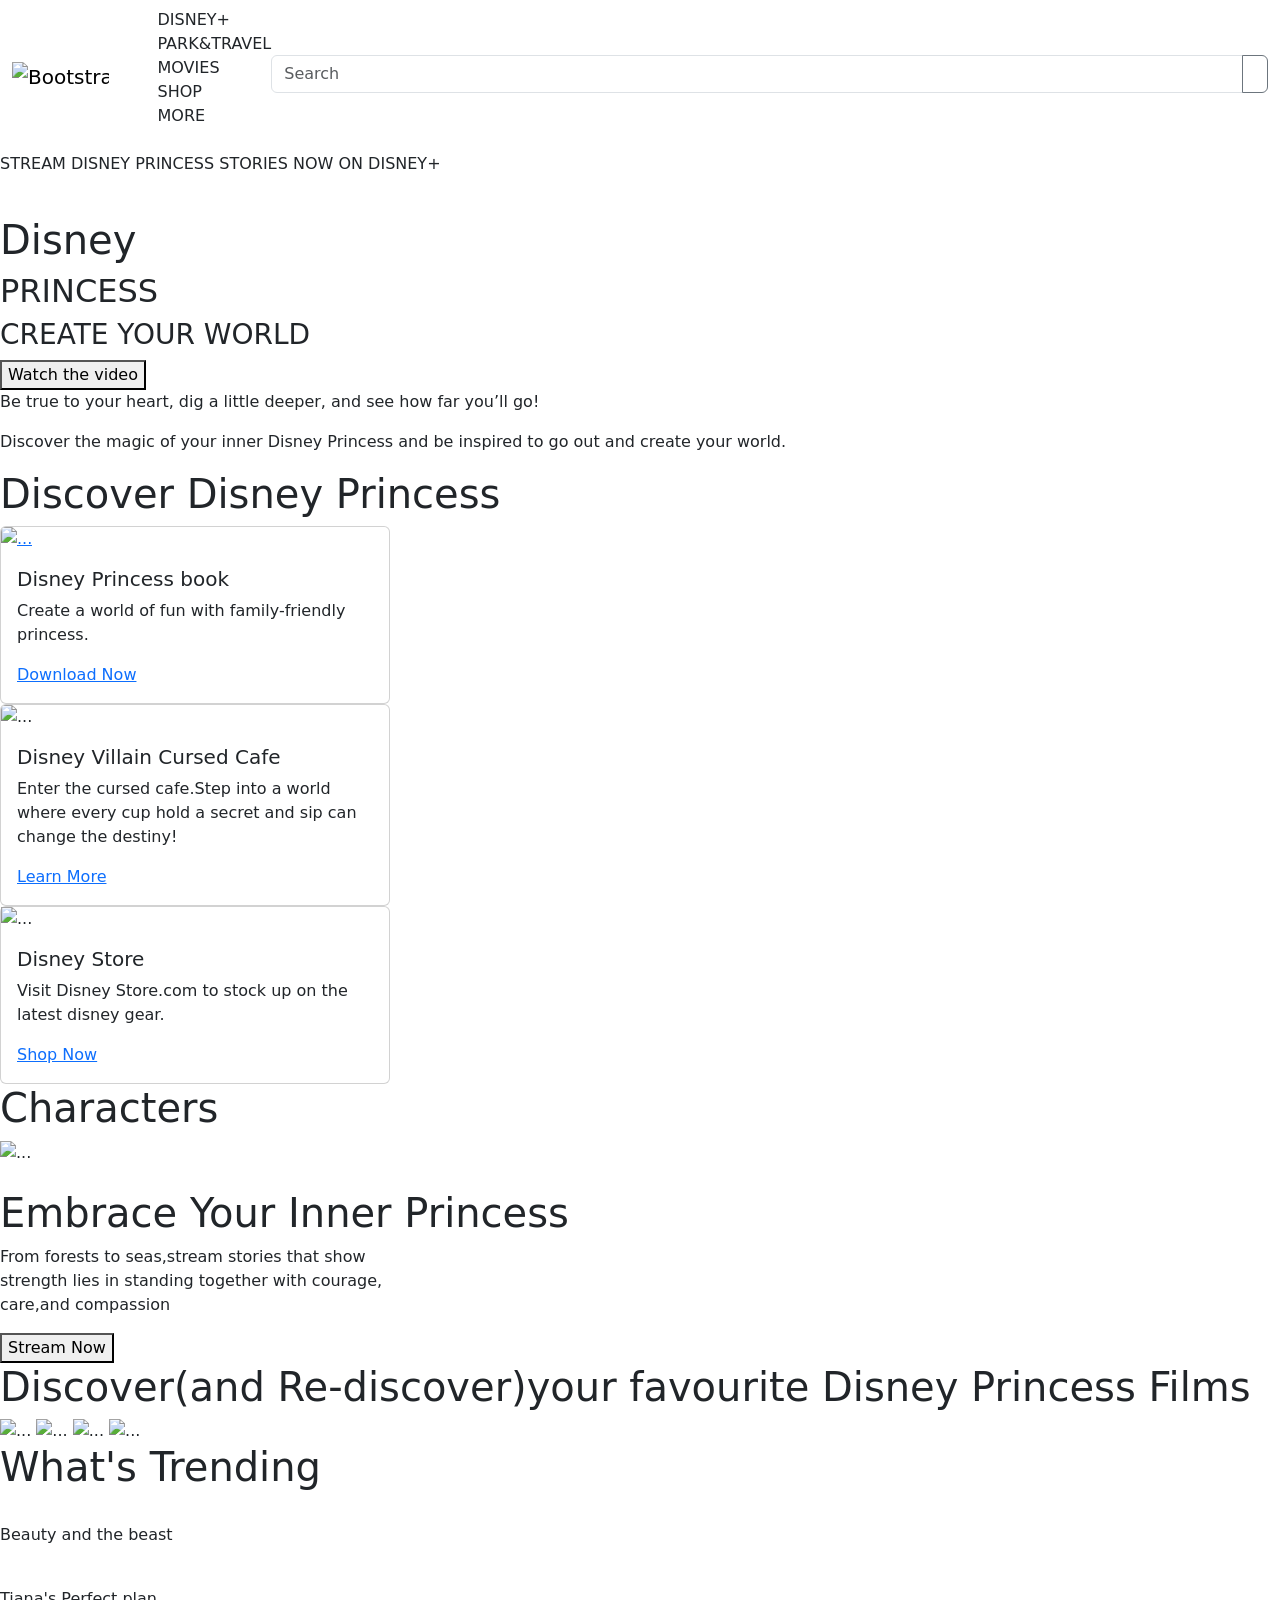
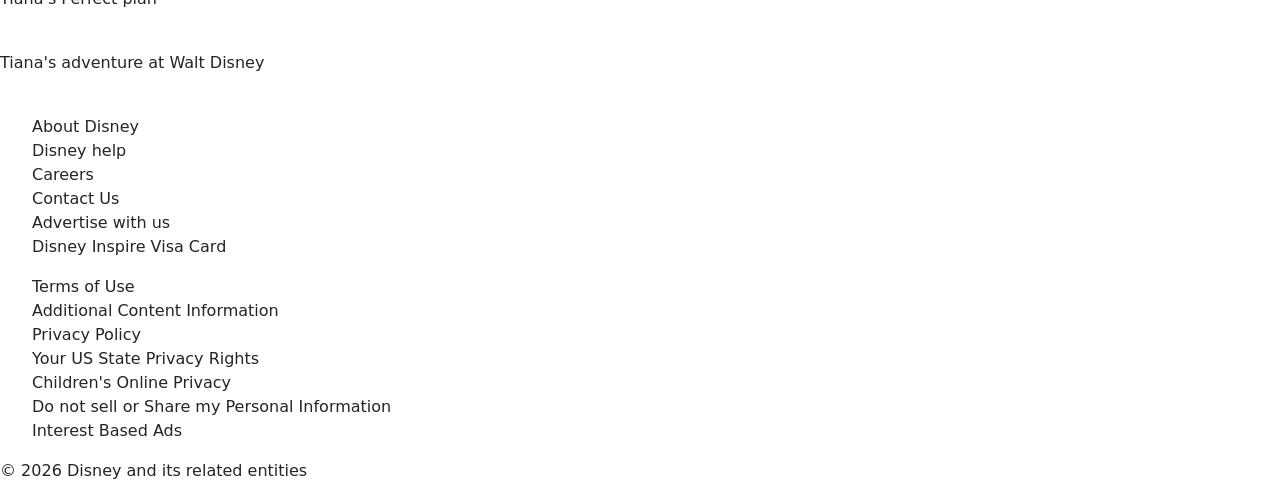
==== commit ea11d3da: "updated" ====
--- a/index.html
+++ b/index.html
@@ -4,11 +4,11 @@
     <link rel="stylesheet" href="https://cdn.jsdelivr.net/npm/bootstrap@5.3.8/dist/css/bootstrap.min.css">
     <script src="https://cdn.jsdelivr.net/npm/@popperjs/core@2.11.8/dist/umd/popper.min.js" integrity="sha384-I7E8VVD/ismYTF4hNIPjVp/Zjvgyol6VFvRkX/vR+Vc4jQkC+hVqc2pM8ODewa9r" crossorigin="anonymous"></script>
     <script src="https://cdn.jsdelivr.net/npm/bootstrap@5.3.8/dist/js/bootstrap.min.js" integrity="sha384-G/EV+4j2dNv+tEPo3++6LCgdCROaejBqfUeNjuKAiuXbjrxilcCdDz6ZAVfHWe1Y" crossorigin="anonymous"></script>
-    <link rel="stylesheet" href="index.css">
+    <link rel="stylesheet" href="disney.css">
     <link rel="stylesheet" href="https://cdnjs.cloudflare.com/ajax/libs/font-awesome/7.0.1/css/all.min.css">
     <meta charset="UTF-8">
     <meta name="viewport" content="width=device-width, initial-scale=1.0">
-    <title>index</title>
+    <title>disney</title>
 </head>
 <body>
   <div class="mycard">
@@ -82,7 +82,7 @@
   <p>STREAM DISNEY PRINCESS STORIES NOW ON DISNEY+</p>
 </div>
   <img  class="mainim"src="https://files.ekmcdn.com/allwallpapers/images/disney-panoramic-mural-wallpaper-202x90cm-x22-princesses-34348-p.jpg" alt="">
-  <h1>Disnep</h1>
+  <h1>Disney</h1>
   <h2>PRINCESS</h2>
   <h3>CREATE YOUR WORLD</h3>
   <button class="btnn"><i class="fa-solid fa-play" style="color: rgb(0, 4, 5);"></i>   Watch the video</button>
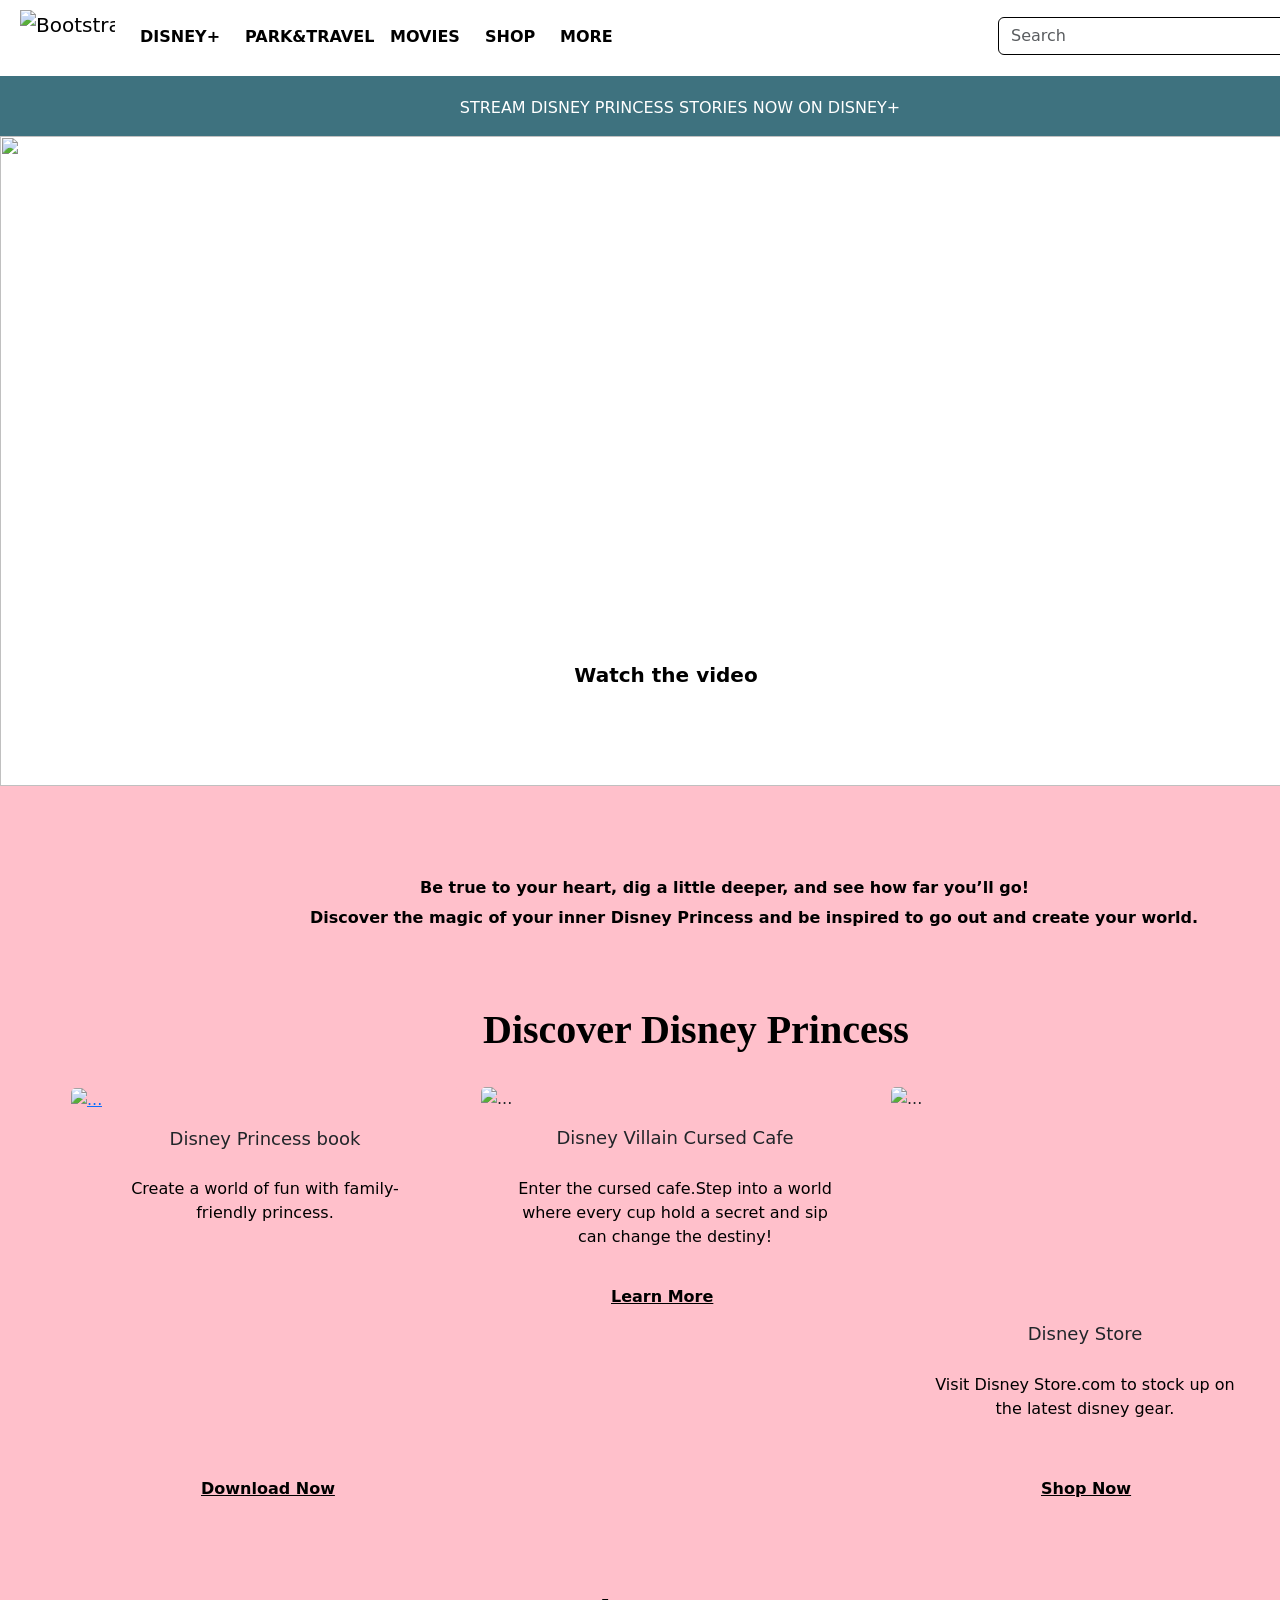
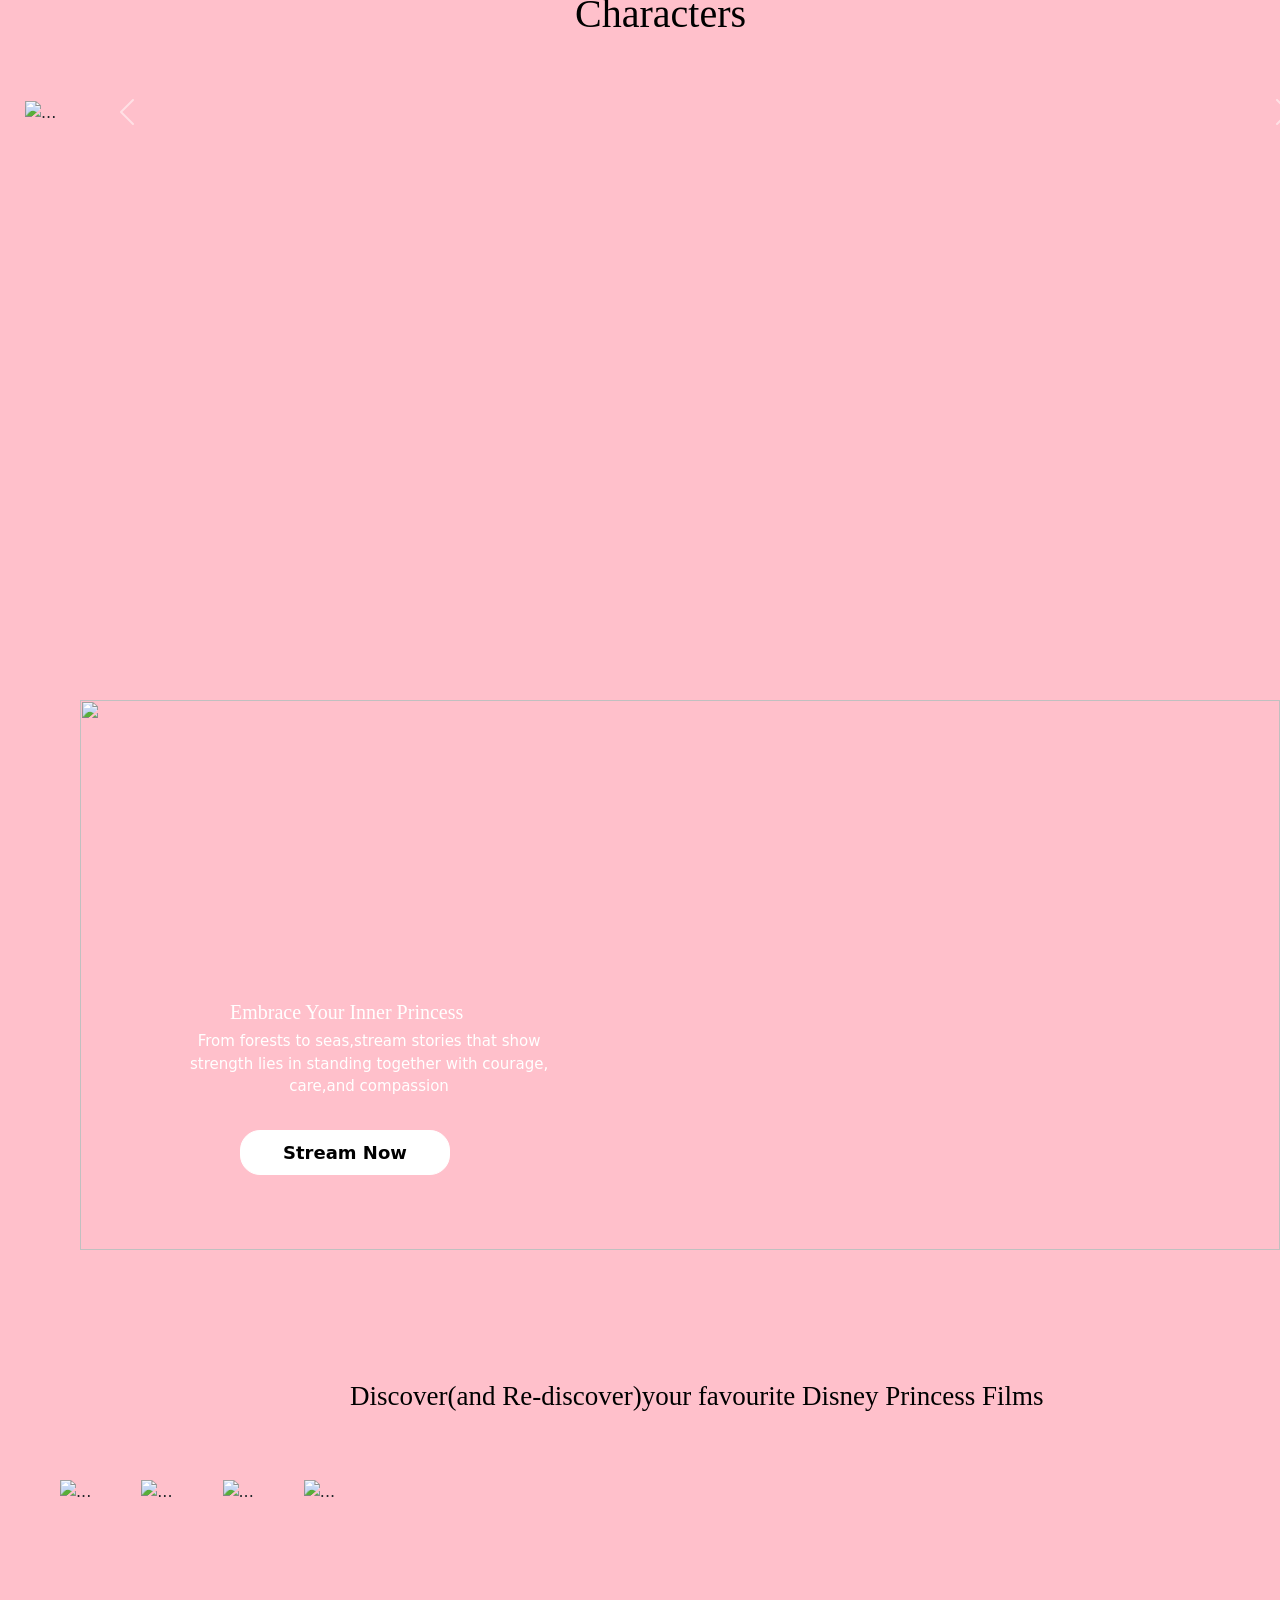
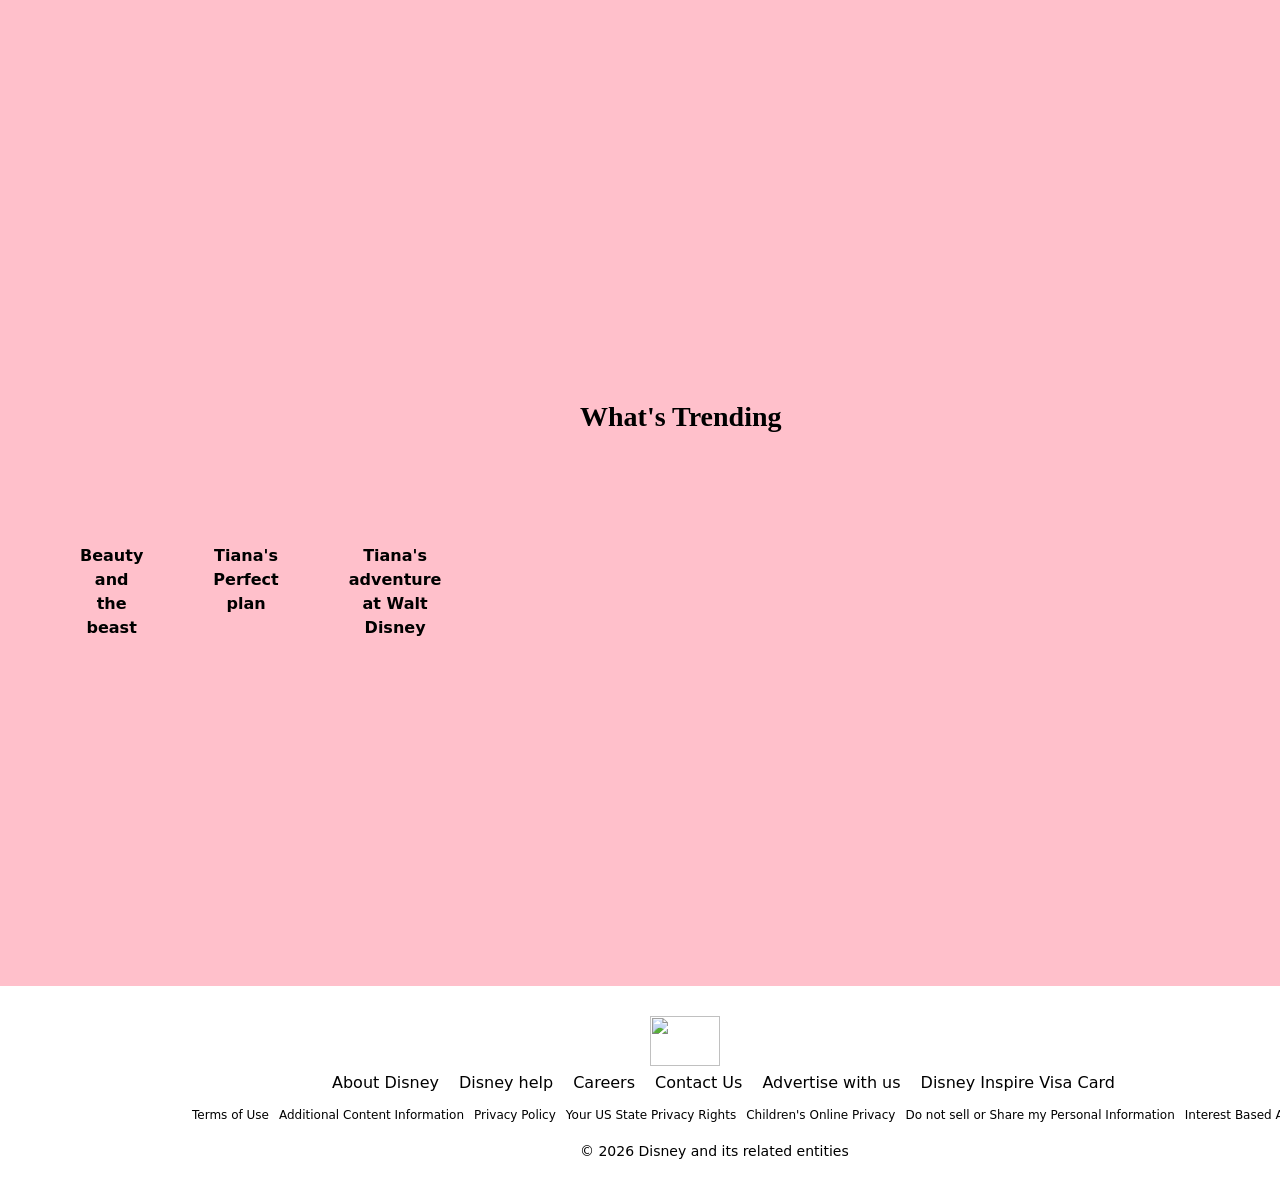
==== commit 15bdeb6c: "Merge branch 'dev'" ====
--- a/index.html
+++ b/index.html
@@ -4,11 +4,11 @@
     <link rel="stylesheet" href="https://cdn.jsdelivr.net/npm/bootstrap@5.3.8/dist/css/bootstrap.min.css">
     <script src="https://cdn.jsdelivr.net/npm/@popperjs/core@2.11.8/dist/umd/popper.min.js" integrity="sha384-I7E8VVD/ismYTF4hNIPjVp/Zjvgyol6VFvRkX/vR+Vc4jQkC+hVqc2pM8ODewa9r" crossorigin="anonymous"></script>
     <script src="https://cdn.jsdelivr.net/npm/bootstrap@5.3.8/dist/js/bootstrap.min.js" integrity="sha384-G/EV+4j2dNv+tEPo3++6LCgdCROaejBqfUeNjuKAiuXbjrxilcCdDz6ZAVfHWe1Y" crossorigin="anonymous"></script>
-    <link rel="stylesheet" href="disney.css">
+    <link rel="stylesheet" href="style.css">
     <link rel="stylesheet" href="https://cdnjs.cloudflare.com/ajax/libs/font-awesome/7.0.1/css/all.min.css">
     <meta charset="UTF-8">
     <meta name="viewport" content="width=device-width, initial-scale=1.0">
-    <title>disney</title>
+    <title>index</title>
 </head>
 <body>
   <div class="mycard">
--- a/style.css
+++ b/style.css
@@ -0,0 +1,403 @@
+body{
+    width:1350px;
+}
+.mycard{
+    display: flex;
+    flex-direction: column;
+    position: relative;
+}
+.container-fluid{
+    position:relative;
+    background:white; 
+    height:60px;
+}
+.new{
+    height:55px;
+    width:95px;
+    position: absolute;
+    left:20px;
+    top:2px;
+}
+.collapse navbar-collapse{
+    position: relative;
+}
+.mainim{
+    height:650px;
+    width: 1360px;
+}
+  #dis{
+    position: absolute;
+    left:80px;
+    top:-5px;
+    font-weight: bold;
+    color:black;
+}
+#park{
+    position: absolute;
+    left:185px;
+    top:-5px;
+    font-weight: bold;
+    color:black;
+}
+#mov{
+    position: absolute;
+    left:330px;
+    top:-5px;
+    font-weight: bold;
+    color:black;
+}
+#shop{
+    position: absolute;
+    left:425px;
+    top:-5px;
+    font-weight: bold;
+    color:black;
+}
+#more{
+    position: absolute;
+    left:500px;
+    top:-5px;
+    font-weight: bold;
+    color:black;
+}
+.input-group {
+    width:340px;
+    padding-right: 20px;
+}
+.form-control{
+    border:1px solid black;
+}
+.store{
+    width:380px;
+    height:220px;
+    border-radius: 5px;
+}
+.par{
+    height:60px;
+    width:1360px;
+    background: rgba(14, 79, 95, 0.801);
+    margin-top:0px;
+}
+P{
+    text-align: center;
+    color:white;
+    padding:20px;
+}
+h1{
+    position: absolute;
+    top:510px;
+    left:605px;
+    color:white;
+    font-family: "New Walt Disney Font";
+}
+h2{
+    position: absolute;
+    top:560px;
+    left:535px;
+    color:white;
+    font-family: "New Walt Disney Font";
+    letter-spacing: 10px;
+    font-size: 42px;
+}
+h3{
+    position: absolute;
+    top:615px;
+    left:580px;
+    color:white;
+    font-size: 13px;
+    font-weight: bold;
+    letter-spacing: 2px;
+}
+.btnn{
+    height:50px;
+    width:220px;
+    background:white;
+    color:black;
+    position: absolute;
+    top:650px;
+    left:556px;
+    font-weight: bold;
+    font-size: 20px;
+    border-radius: 20px;
+    border:1px solid white;
+}
+.cardtwo{
+    background: pink;
+    height:3400px;
+    width:1360px;
+    position: relative;
+    
+}
+.p1{
+    position:absolute;
+    top:70px;
+    left:400px;
+    color:black;
+    font-weight: bold;
+}
+.p2{
+    position:absolute;
+    top:100px;
+    left:290px;
+    color:black;
+    font-weight: bold;
+}
+.dis{
+    position:absolute;
+    top:220px;
+    left:483px;
+    color:black;
+    font-weight: bold;
+}
+.cardforflex{
+    position:absolute;
+    top:300px;
+    left:70px;
+    display: flex;
+    gap:20px;
+}
+.card{
+    background: pink;
+    border:1px solid pink;
+}
+.card-title{
+    font-size: 18px;
+    text-align: center;
+}
+.card-text{
+    color:black;
+}
+.dn{
+    color:black;
+    font-weight: bold;
+    text-align: center;
+    text-decoration: underline;
+    position: absolute;
+    left:130px;
+    top:390px;
+}
+.lm{
+    color:black;
+    font-weight: bold;
+    text-align: center;
+    text-decoration: underline;
+    position: absolute;
+    left:130px;
+}
+.Sn{
+    color:black;
+    font-weight: bold;
+    text-align: center;
+    text-decoration: underline;
+    position: absolute;
+    left:150px;
+    top:390px;
+}
+.char{
+    color:black;
+    text-align: center;
+    position: absolute;
+    left:575px;
+    top:1590px;
+}
+#carouselExampleFade{
+    position: absolute;
+    top:1700px;
+    left:25px;
+    width:1360px;
+}
+.ved{
+    color:black;
+    text-align: center;
+    position: absolute;
+    left:620px;
+    top:2100px;
+}
+.las{
+    position: absolute;
+    top:2200px;
+    left:25px;
+    width:1350px;
+}
+.embrace{
+    position:absolute;
+    top:2300px;
+    left:80px;
+    height:550px;
+    width:1200px;
+}
+.prin{
+    position:absolute;
+    top:2600px;
+    left:230px;
+    font-size: 20px;
+    font-size: bold;
+}
+.for{
+    position:absolute;
+    top:2610px;
+    left:170px;
+    font-size: 15px;
+}
+.stream{
+    height:45px;
+    width:210px;
+    background:white;
+    color:black;
+    position:absolute;
+    top:2730px;
+    left:240px;
+    font-size: 18px;
+    border-radius: 20px;
+    font-weight: bold;
+    border:1px solid white;
+}
+.disc{
+     position:absolute;
+    top:2980px;
+    left:350px;
+    font-size: 27px;
+    font-size: bold;
+    color:black;
+}
+.pos{
+    position: absolute;
+    left:60px;
+    top:3080px;
+    display:flex;
+    gap:50px;
+    height:400px;
+    width:280px;
+}
+.tre{
+    position: absolute;
+    top:3600px;
+    left:580px;
+    color:black;
+    font-weight: bold;
+    font-size: 28px;
+}
+.last{
+    position: absolute;
+    left:60px;
+    top:3700px;
+    display:flex;
+    gap:30px;
+    height:200px;
+    width:300px;
+}
+.cone{
+    height:500px;
+    width:400px;
+}
+.pic{
+   width:400px;
+}
+.beauty{
+    color:black;
+    font-weight: bold;
+}
+.fa-facebook{
+    position:absolute;
+    top:4100px;
+    left: 620px;
+    font-size: 50px;
+}
+.fa-square-instagram{
+     position:absolute;
+    top:4100px;
+    left: 680px;
+    font-size: 50px;
+}
+.foo{
+    height:200px;
+    width:1360px;
+    background: white;
+    color:black;
+    position: relative;
+}
+.en{
+    position: absolute;
+    top:30px;
+    left:650px;
+    text-align: center;
+    height:50px;
+    width:70px;
+}
+.abo{
+    position: absolute;
+    top:85px;
+    left:300px;
+    display: flex;
+    flex-direction: row;
+    gap:20px;
+}
+.list{
+    position: absolute;
+    top:120px;
+    left:160px;
+    display: flex;
+    flex-direction: row;
+    gap:10px;
+    font-size:12px;
+}
+.eee{
+    position: absolute;
+    top:135px;
+    left:560px;
+    font-size:14px;
+    color:black;
+}
+.dropdown:hover .dropdown-menu{
+    display: block;
+    padding-right: 20px;
+    width:190px;
+    height:100px;
+    margin:45px 40px;  
+}
+.dropdown-menu {
+   background: black;
+   color: white;
+}
+.dropdown-item{
+    color:white;
+    background: #000;
+}
+.drptwo:hover .menuu
+{
+    display: block;
+    margin:45px 160px;
+    width:260px;  
+    height:230px;
+    padding-right:20px;
+}
+img:hover{
+    transform:scale(1.01)
+}
+.drpthree:hover .menuuu
+{
+    display: block;
+    margin:45px 280px;
+    width:180px;  
+    height:150px;
+    padding-right:10px;
+}
+.drpfr:hover .menuuuu
+{
+    display: block;
+    margin:45px 380px;
+    width:130px;  
+    height:200px;
+    padding-right:10px;
+}
+.drpfe:hover .menuuuuu
+{
+    display: block;
+    margin:45px 430px;
+    width:260px;  
+    height:180px;
+    padding-right:10px;
+}
+.ser:hover{
+    border:1px solid black;
+}
